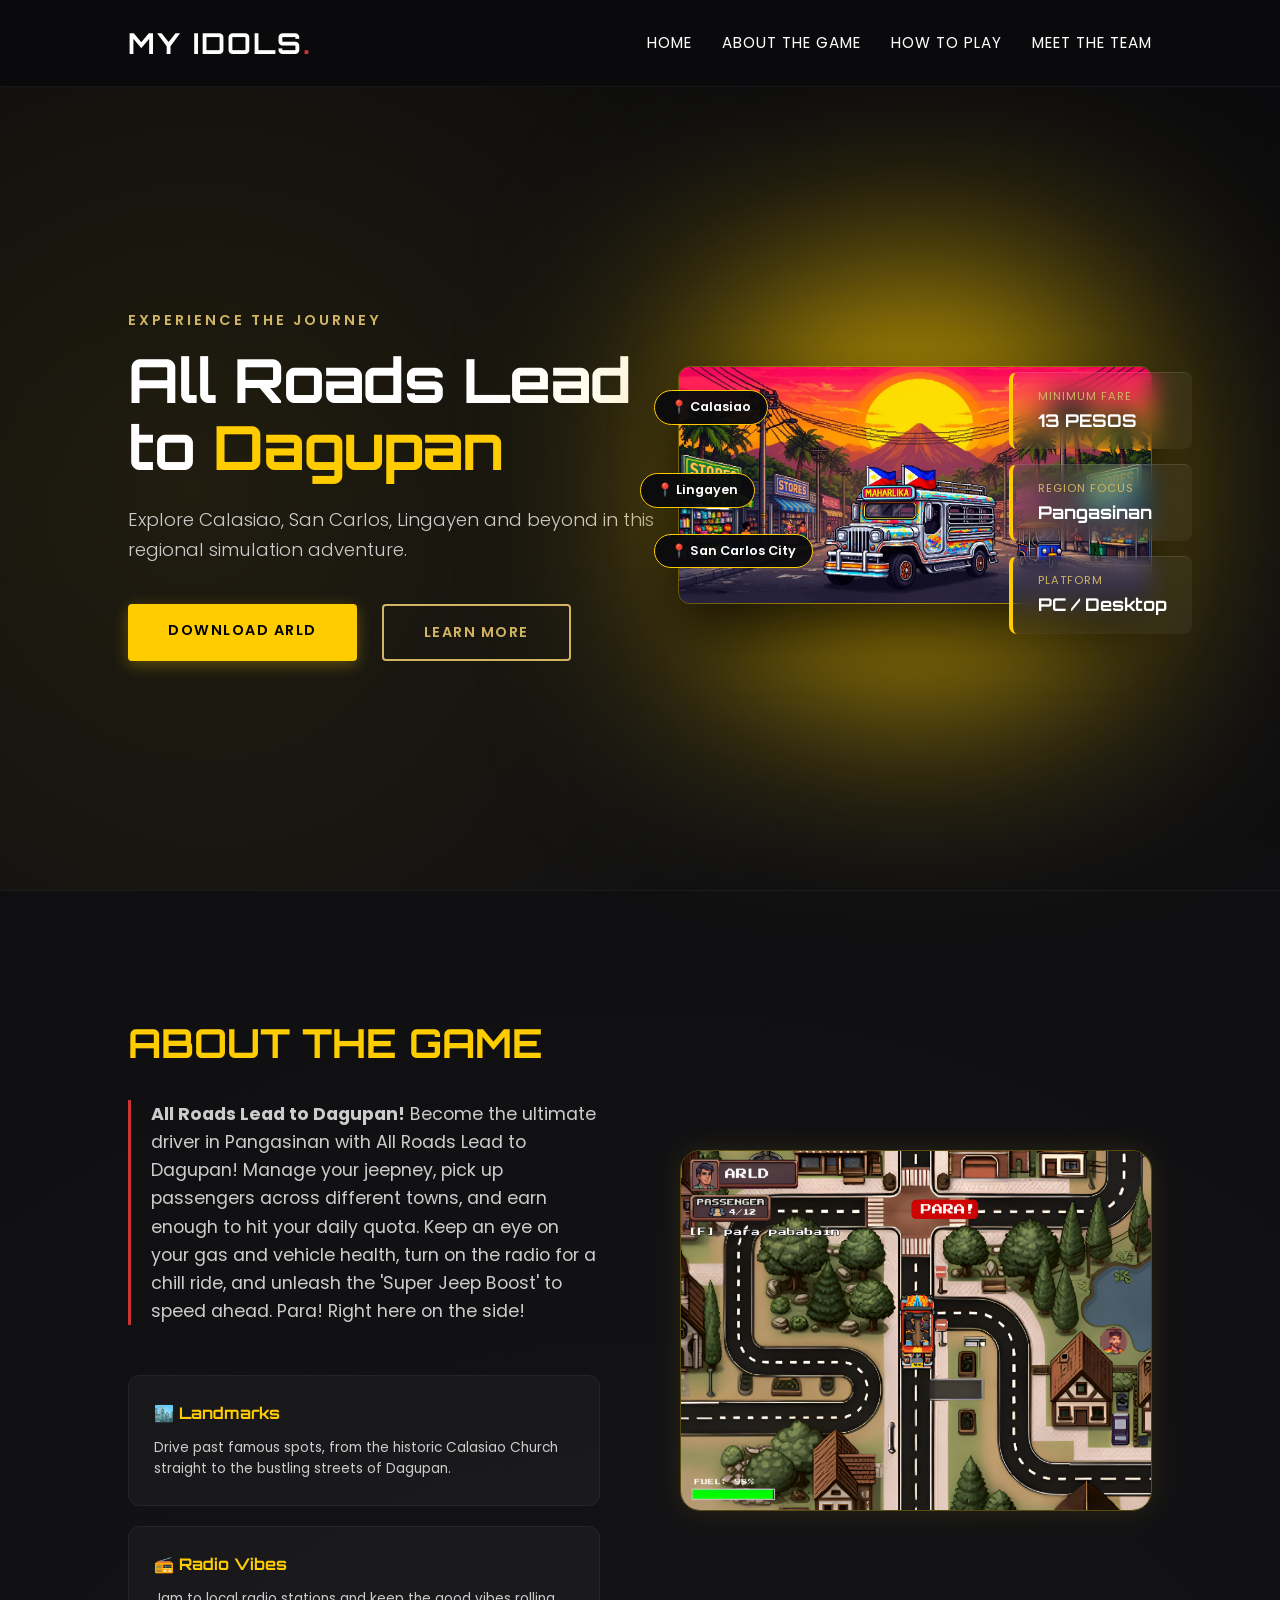
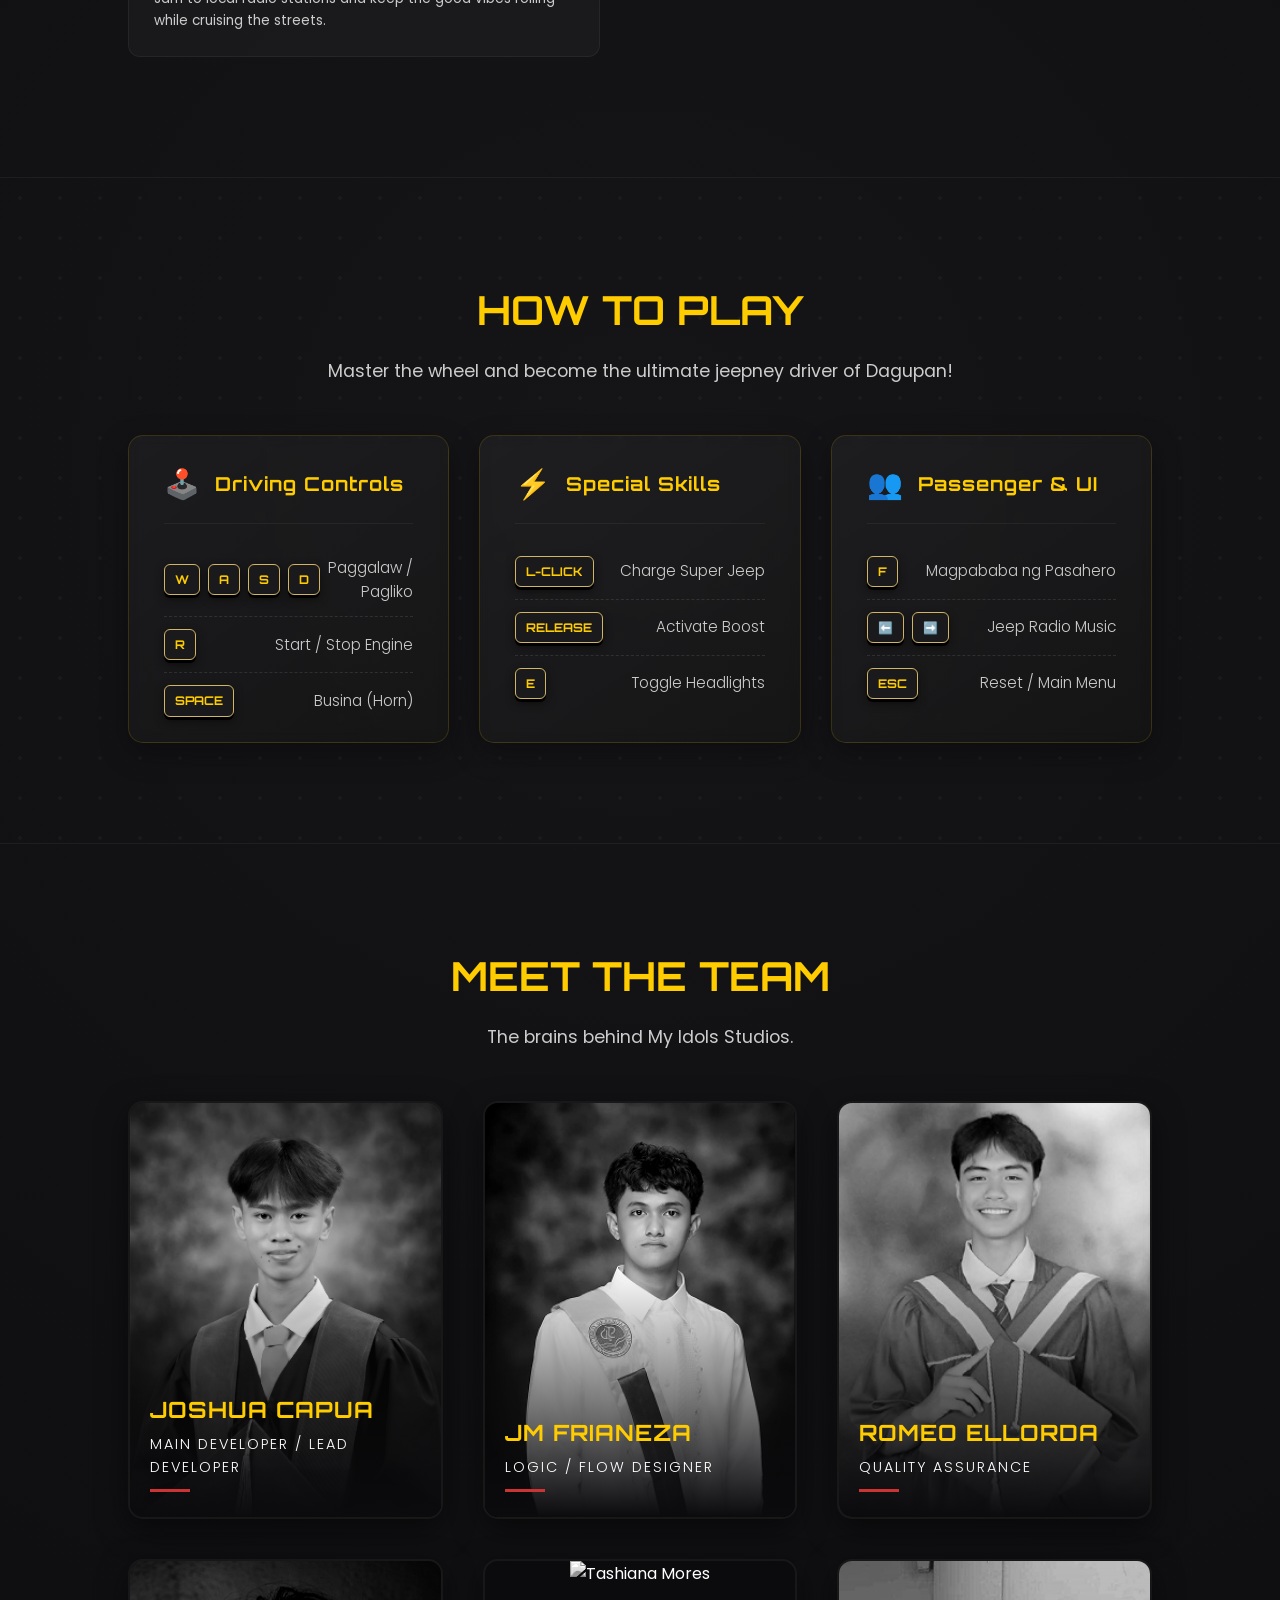
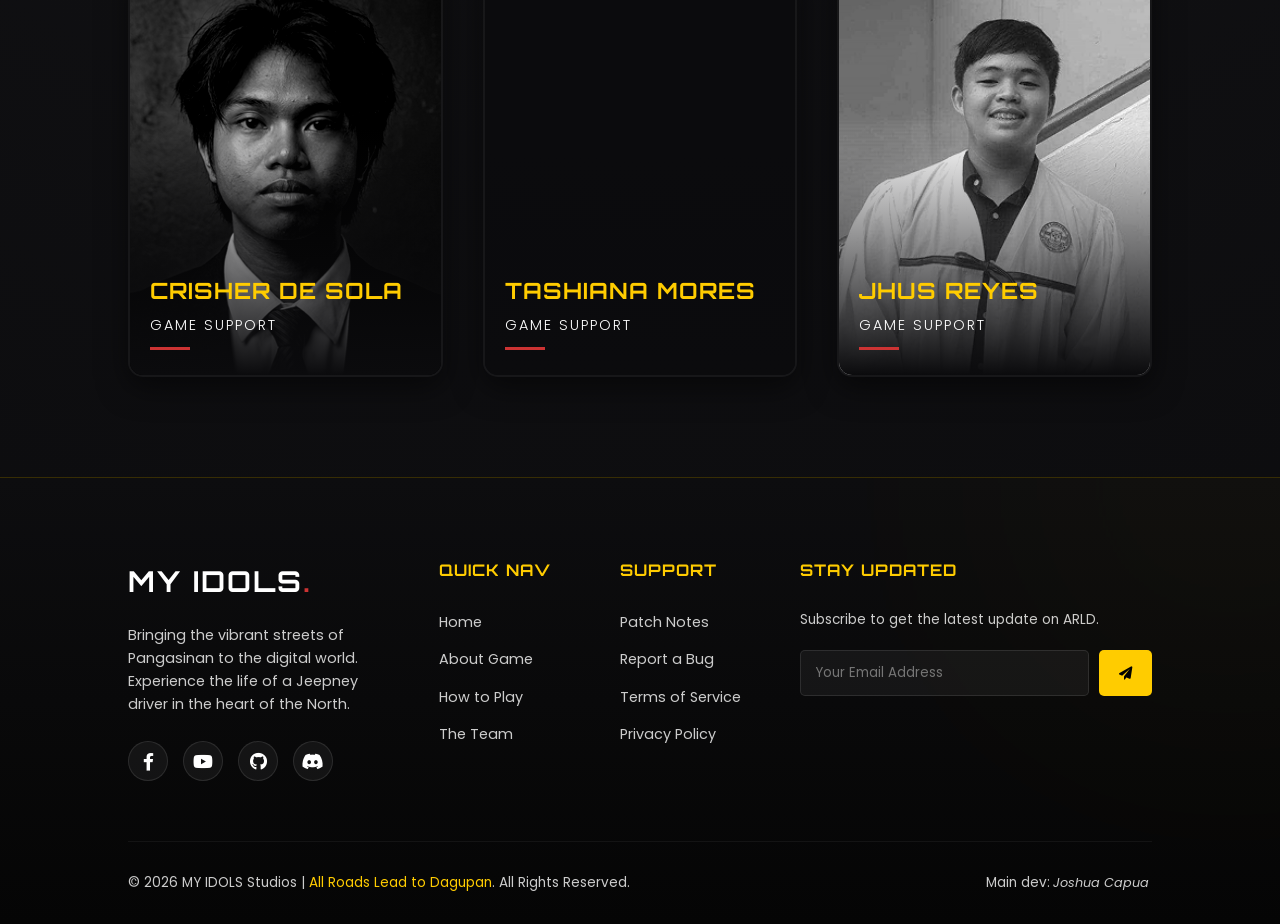
==== index.html @ 732acaee "first commit" ====
<!DOCTYPE html>
<html lang="en">
<head>
    <meta charset="UTF-8">
    <meta name="viewport" content="width=device-width, initial-scale=1.0">
    <title>All Roads Lead to Dagupan | MY IDOLS Studios</title>
    <link rel="stylesheet" href="style.css">
    
    <link href="https://fonts.googleapis.com/css2?family=Orbitron:wght@400;700&family=Poppins:wght@300;400;600&display=swap" rel="stylesheet">
    <!-- Font Awesome para sa Social Icons -->
    <link rel="stylesheet" href="https://cdnjs.cloudflare.com/ajax/libs/font-awesome/6.0.0/css/all.min.css">
</head>
<body>

    <header>
        <nav class="navbar">
            <div class="logo">MY IDOLS<span class="dot">.</span></div>
            <ul class="nav-links">
                <li><a href="#home">Home</a></li>
                <li><a href="#about">About the Game</a></li>
                <li><a href="#how-to-play">How to Play</a></li>
                <li><a href="#team">Meet the Team</a></li>
            </ul>
        </nav>
    </header>

    <main>
        <section id="home" class="hero">
            <div class="hero-content">
                <p class="pre-title">Experience the Journey</p>
                <h1 class="game-title">All Roads Lead to <span class="highlight">Dagupan</span></h1>
                <p class="tagline">Explore Calasiao, San Carlos, Lingayen and beyond in this regional simulation adventure.</p>
                <div class="cta-btns">
                    <a href="https://github.com/shuaa-shua/ARLD" target="_blank" class="btn primary">Download ARLD</a>
                    <a href="#about" class="btn secondary">Learn More</a>
                </div>
            </div>
            
            <div class="hero-visual">
                <div class="landmark-tag tag-calasiao">📍 Calasiao</div>
                <div class="landmark-tag tag-lingayen">📍 Lingayen</div>
                <div class="landmark-tag tag-sancarlos">📍 San Carlos City</div>
                <img src="image/jeepney.png" alt="All Roads Lead to Dagupan Gameplay" class="hero-img-placeholder">
                <div class="hero-stats">
                    <div class="stat-card" style="animation-delay: 0.2s;">
                        <span>MINIMUM FARE</span>
                        <p>13 PESOS</p>
                    </div>
                    <div class="stat-card" style="animation-delay: 0.4s;">
                        <span>Region Focus</span>
                        <p>Pangasinan</p>
                    </div>
                    <div class="stat-card" style="animation-delay: 0.6s;">
                        <span>Platform</span>
                        <p>PC / Desktop</p>
                    </div>
                </div>
            </div>
        </section>

        <section id="about">
            <div class="about-wrapper">
                <div class="about-content">
                    <h2 class="about-title">About the Game</h2>
                    <p class="about-text">
                        <b>All Roads Lead to Dagupan!</b> Become the ultimate driver in Pangasinan with All Roads Lead to Dagupan! Manage your jeepney, pick up passengers across different towns, and earn enough to hit your daily quota. Keep an eye on your gas and vehicle health, turn on the radio for a chill ride, and unleash the 'Super Jeep Boost' to speed ahead. Para! Right here on the side!
                    </p>
                    <div class="features-grid">
                        <div class="feature-card">
                            <h3>🏙️ Landmarks</h3>
                            <p>Drive past famous spots, from the historic Calasiao Church straight to the bustling streets of Dagupan.</p>
                        </div>
                        <div class="feature-card">
                            <h3>📻 Radio Vibes</h3>
                            <p>Jam to local radio stations and keep the good vibes rolling while cruising the streets.</p>
                        </div>
                    </div>
                </div>
                <div class="about-visual">
                    <img src="image/road.png" alt="Gameplay Environment" class="about-img">
                </div>
            </div>
        </section>

        <section id="how-to-play">
            <div class="section-header-centered">
                <h2>How to Play</h2>
                <p class="section-subtitle">Master the wheel and become the ultimate jeepney driver of Dagupan!</p>
            </div>
            
            <div class="controls-container">
                <div class="control-card">
                    <div class="card-header">
                        <div class="icon">🕹️</div>
                        <h3>Driving Controls</h3>
                    </div>
                    <ul class="key-list">
                        <li><div class="keys"><kbd>W</kbd><kbd>A</kbd><kbd>S</kbd><kbd>D</kbd></div> <span class="action-text">Paggalaw / Pagliko</span></li>
                        <li><div class="keys"><kbd>R</kbd></div> <span class="action-text">Start / Stop Engine</span></li>
                        <li><div class="keys"><kbd>SPACE</kbd></div> <span class="action-text">Busina (Horn)</span></li>
                    </ul>
                </div>

                <div class="control-card">
                    <div class="card-header">
                        <div class="icon">⚡</div>
                        <h3>Special Skills</h3>
                    </div>
                    <ul class="key-list">
                        <li><div class="keys"><kbd>L-CLICK</kbd></div> <span class="action-text">Charge Super Jeep</span></li>
                        <li><div class="keys"><kbd>RELEASE</kbd></div> <span class="action-text">Activate Boost</span></li>
                        <li><div class="keys"><kbd>E</kbd></div> <span class="action-text">Toggle Headlights</span></li>
                    </ul>
                </div>

                <div class="control-card">
                    <div class="card-header">
                        <div class="icon">👥</div>
                        <h3>Passenger & UI</h3>
                    </div>
                    <ul class="key-list">
                        <li><div class="keys"><kbd>F</kbd></div> <span class="action-text">Magpababa ng Pasahero</span></li>
                        <li><div class="keys"><kbd>⬅️</kbd><kbd>➡️</kbd></div> <span class="action-text">Jeep Radio Music</span></li>
                        <li><div class="keys"><kbd>ESC</kbd></div> <span class="action-text">Reset / Main Menu</span></li>
                    </ul>
                </div>
            </div>
        </section>

        <section id="team">
            <div class="section-header-centered">
                <h2>Meet the Team</h2>
                <p class="section-subtitle">The brains behind My Idols Studios.</p>
            </div>
            
            <div class="team-grid">
                <div class="team-card">
                    <div class="team-img-box">
                        <a href="capua.html" target="_blank">
                        <img src="image/capua.png" alt="Joshua Capua" class="team-img">
                        </a>
                    </div>
                    <div class="team-info">
                        <h3>Joshua Capua</h3>
                        <span>MAIN DEVELOPER / LEAD DEVELOPER</span>
                    </div>
                </div>

                <div class="team-card">
                    <div class="team-img-box">
                        <img src="image/Jm.png" alt="JM Frianeza">
                    </div>
                    <div class="team-info">
                        <h3>JM Frianeza</h3>
                        <span>Logic / Flow Designer</span>
                    </div>
                </div>

                <div class="team-card">
                    <div class="team-img-box">
                        <img src="image/romeo.png" alt="Romeo Ellorda">
                    </div>
                    <div class="team-info">
                        <h3>Romeo Ellorda</h3>
                        <span>Quality Assurance</span>
                    </div>
                </div>

                <div class="team-card">
                    <div class="team-img-box">
                        <img src="image/crisher.png" alt="Crisher De Sola">
                    </div>
                    <div class="team-info">
                        <h3>Crisher De Sola</h3>
                        <span>Game Support</span>
                    </div>
                </div>

                <div class="team-card">
                    <div class="team-img-box">
                        <img src="image/team-logo.png" alt="Tashiana Mores">
                    </div>
                    <div class="team-info">
                        <h3>Tashiana Mores</h3>
                        <span>Game Support</span>
                    </div>
                </div>

                <div class="team-card">
                    <div class="team-img-box">
                        <img src="image/jhus.png" alt="Jhus Reyes">
                    </div>
                    <div class="team-info">
                        <h3>Jhus Reyes</h3>
                        <span>Game Support</span>
                    </div>
                </div>
            </div>
        </section>
    </main>

    <!-- NEW FOOTER SECTION -->
    <footer class="main-footer">
        <div class="footer-top">
            <div class="footer-brand">
                <div class="logo">MY IDOLS<span class="dot">.</span></div>
                <p>Bringing the vibrant streets of Pangasinan to the digital world. Experience the life of a Jeepney driver in the heart of the North.</p>
                <div class="social-icons">
                    <a href="#"><i class="fab fa-facebook-f"></i></a>
                    <a href="#"><i class="fab fa-youtube"></i></a>
                    <a href="#"><i class="fab fa-github"></i></a>
                    <a href="#"><i class="fab fa-discord"></i></a>
                </div>
            </div>

            <div class="footer-links">
                <h3>Quick Nav</h3>
                <ul>
                    <li><a href="#home">Home</a></li>
                    <li><a href="#about">About Game</a></li>
                    <li><a href="#how-to-play">How to Play</a></li>
                    <li><a href="#team">The Team</a></li>
                </ul>
            </div>

            <div class="footer-support">
                <h3>Support</h3>
                <ul>
                    <li><a href="#">Patch Notes</a></li>
                    <li><a href="#">Report a Bug</a></li>
                    <li><a href="#">Terms of Service</a></li>
                    <li><a href="#">Privacy Policy</a></li>
                </ul>
            </div>

            <div class="footer-newsletter">
                <h3>Stay Updated</h3>
                <p>Subscribe to get the latest update on ARLD.</p>
                <form class="subscribe-form">
                    <input type="email" placeholder="Your Email Address">
                    <button type="submit"><i class="fas fa-paper-plane"></i></button>
                </form>
            </div>
        </div>

        <div class="footer-bottom">
            <p>&copy; 2026 MY IDOLS Studios | <span class="highlight">All Roads Lead to Dagupan</span>. All Rights Reserved.</p>
            <div class="made-with">
                Main dev:<i>Joshua Capua</i> 
            </div>
        </div>
    </footer>

</body>
</html>
---- style.css ----
/* =========================================
   1. RESET & BASE STYLES
   ========================================= */
* {
    margin: 0;
    padding: 0;
    box-sizing: border-box;
}

:root {
    --primary-color: #ffcc00;    /* Gold/Yellow */
    --secondary-color: #d1b464;  /* Soft Gold-Bronze */
    --accent-red: #cc3333;       /* Deep Red */
    --bg-dark: #0b0b0d;          /* Deep Charcoal Black */
    --bg-navbar: rgba(11, 11, 13, 0.95);
    --text-main: #ffffff;
    --text-sub: #cccccc;
    --font-heading: 'Orbitron', sans-serif;
    --font-body: 'Poppins', sans-serif;
}

html {
    scroll-behavior: smooth;
}

section {
    scroll-margin-top: 90px; 
}

body {
    font-family: var(--font-body);
    background: radial-gradient(circle at 50% 50%, #151518 0%, #0b0b0d 100%);
    color: var(--text-main);
    line-height: 1.6;
    overflow-x: hidden;
}

/* =========================================
   2. KEYFRAME ANIMATIONS
   ========================================= */
@keyframes floating {
    0% { transform: translateY(0px); }
    50% { transform: translateY(-15px); }
    100% { transform: translateY(0px); }
}

@keyframes glowPulse {
    0% { opacity: 0.1; }
    50% { opacity: 0.25; }
    100% { opacity: 0.1; }
}

@keyframes slideInRight {
    from { opacity: 0; transform: translateX(50px); }
    to { opacity: 1; transform: translateX(0); }
}

/* =========================================
   3. NAVIGATION BAR
   ========================================= */
.navbar {
    display: flex;
    justify-content: space-between;
    align-items: center;
    padding: 20px 10%;
    background-color: var(--bg-navbar);
    backdrop-filter: blur(15px);
    position: fixed;
    width: 100%;
    top: 0;
    z-index: 1000;
    border-bottom: 1px solid rgba(255, 255, 255, 0.05);
    transition: all 0.4s ease;
}

.navbar:hover {
    border-bottom: 1px solid var(--primary-color);
}

.logo {
    font-family: var(--font-heading);
    font-size: 1.8rem;
    font-weight: 700;
    letter-spacing: 2px;
}

.dot {
    color: var(--accent-red);
}

.nav-links {
    display: flex;
    list-style: none;
    gap: 30px;
}

.nav-links a {
    text-decoration: none;
    color: var(--text-main);
    font-weight: 400;
    font-size: 0.95rem;
    transition: 0.3s ease;
    text-transform: uppercase;
    letter-spacing: 1px;
}

.nav-links a:hover {
    color: var(--primary-color);
    transform: translateY(-2px);
}

/* =========================================
   4. HERO SECTION
   ========================================= */
main {
    margin-top: 80px;
}

.hero {
    display: flex;
    align-items: center;
    justify-content: space-between;
    padding: 100px 10%;
    min-height: 90vh;
    background: radial-gradient(circle at 15% 50%, rgba(255, 204, 0, 0.08) 0%, transparent 60%);
}

.hero-content {
    max-width: 550px;
}

.pre-title {
    color: var(--secondary-color);
    font-size: 0.9rem;
    text-transform: uppercase;
    letter-spacing: 3px;
    margin-bottom: 15px;
    font-weight: 600;
}

.game-title {
    font-family: var(--font-heading);
    font-size: 3.8rem;
    line-height: 1.1;
    margin-bottom: 25px;
    letter-spacing: -1px;
}

.highlight {
    color: var(--primary-color);
}

.tagline {
    font-size: 1.15rem;
    color: var(--text-sub);
    margin-bottom: 40px;
    font-weight: 300;
}

/* =========================================
   5. BUTTONS
   ========================================= */
.cta-btns {
    display: flex;
    gap: 25px;
}

.btn {
    padding: 15px 40px;
    text-decoration: none;
    border-radius: 4px;
    font-weight: 600;
    text-transform: uppercase;
    font-size: 0.9rem;
    letter-spacing: 1.5px;
    transition: all 0.3s cubic-bezier(0.175, 0.885, 0.32, 1.275);
}

.btn.primary {
    background-color: var(--primary-color);
    color: #000;
    box-shadow: 0 4px 15px rgba(255, 204, 0, 0.3);
}

.btn.primary:hover {
    background-color: #ffffff;
    box-shadow: 0 10px 25px rgba(255, 204, 0, 0.5);
    transform: translateY(-5px);
}

.btn.secondary {
    background-color: transparent;
    border: 2px solid var(--secondary-color);
    color: var(--secondary-color);
}

.btn.secondary:hover {
    background-color: var(--secondary-color);
    color: #000;
    transform: translateY(-5px);
}

/* =========================================
   6. HERO VISUAL
   ========================================= */
.hero-visual {
    width: 600px;
    position: relative;
    display: flex;
    align-items: center;
    justify-content: center;
}

.hero-visual::before {
    content: '';
    position: absolute;
    width: 350px;
    height: 350px;
    background: var(--primary-color);
    filter: blur(120px);
    z-index: 1;
    animation: glowPulse 6s ease-in-out infinite;
}

.hero-img-placeholder {
    width: 100%;
    height: auto;
    border-radius: 12px;
    z-index: 5;
    border: 1px solid rgba(255, 204, 0, 0.2);
    box-shadow: 0 25px 60px rgba(0, 0, 0, 0.8);
    animation: floating 5s ease-in-out infinite;
    transition: all 0.5s ease;
}

.hero-img-placeholder:hover {
    transform: scale(1.02) translateY(-5px);
    filter: brightness(1.1);
    border-color: var(--primary-color);
}

.hero-stats {
    position: absolute;
    right: -40px;
    bottom: -30px;
    z-index: 10;
    display: flex;
    flex-direction: column;
    gap: 15px;
}

.stat-card {
    background: rgba(255, 255, 255, 0.05);
    backdrop-filter: blur(12px);
    padding: 15px 25px;
    border-radius: 8px;
    border-left: 4px solid var(--primary-color);
    border-top: 1px solid rgba(255, 255, 255, 0.1);
    animation: slideInRight 1s ease-out forwards;
}

.stat-card span {
    display: block;
    font-size: 0.7rem;
    text-transform: uppercase;
    color: var(--secondary-color);
    letter-spacing: 1px;
}

.stat-card p {
    font-family: var(--font-heading);
    font-size: 1.1rem;
    font-weight: 700;
}

.landmark-tag {
    position: absolute;
    background: var(--bg-navbar);
    padding: 6px 16px;
    border-radius: 25px;
    font-size: 0.8rem;
    font-weight: 600;
    border: 1px solid var(--primary-color);
    z-index: 11;
    animation: floating 4s ease-in-out infinite;
    white-space: nowrap;
}

.tag-calasiao { top: 10%; left: -5%; animation-delay: 0.5s; }
.tag-lingayen { top: 45%; left: -8%; animation-delay: 0.8s; }
.tag-sancarlos { bottom: 15%; left: -5%; animation-delay: 1.2s; }

/* =========================================
   7. ABOUT THE GAME
   ========================================= */
#about {
    padding: 120px 10%;
    border-top: 1px solid rgba(255, 255, 255, 0.05);
}

.about-wrapper {
    display: flex;
    align-items: center;
    gap: 80px;
    text-align: left;
}

.about-content {
    flex: 1;
}

.about-title {
    font-family: var(--font-heading);
    font-size: 2.5rem;
    color: var(--primary-color);
    margin-bottom: 25px;
    text-transform: uppercase;
}

.about-text {
    font-size: 1.1rem;
    color: var(--text-sub);
    margin-bottom: 40px;
    border-left: 3px solid var(--accent-red);
    padding-left: 20px;
}

.about-visual {
    flex: 1;
    position: relative;
}

.about-img {
    width: 100%;
    border-radius: 20px;
    border: 1px solid rgba(255, 204, 0, 0.3);
    box-shadow: 0 0 30px rgba(255, 204, 0, 0.1);
    transition: transform 0.4s ease;
}

.about-visual:hover .about-img {
    transform: scale(1.03);
    border-color: var(--primary-color);
}

.features-grid {
    display: grid;
    grid-template-columns: repeat(auto-fit, minmax(250px, 1fr));
    gap: 20px;
    margin-top: 50px;
    width: 100%;
}

.feature-card {
    background: rgba(255, 255, 255, 0.03);
    padding: 25px;
    border-radius: 12px;
    border: 1px solid rgba(255, 255, 255, 0.05);
    transition: 0.3s;
}

.feature-card:hover {
    background: rgba(255, 255, 255, 0.07);
    border-color: var(--primary-color);
}

.feature-card h3 {
    font-family: var(--font-heading);
    font-size: 1rem;
    color: var(--primary-color);
    margin-bottom: 10px;
}

.feature-card p {
    font-size: 0.85rem;
    color: var(--text-sub);
}

/* =========================================
   8. HOW TO PLAY
   ========================================= */
#how-to-play {
    padding: 100px 10%;
    border-top: 1px solid rgba(255, 255, 255, 0.05);
    background-image: radial-gradient(rgba(255, 255, 255, 0.03) 2px, transparent 2px);
    background-size: 40px 40px;
}

.section-header-centered {
    text-align: center;
    margin-bottom: 50px;
}

h2 {
    font-family: var(--font-heading);
    font-size: 2.5rem;
    margin-bottom: 15px;
    text-transform: uppercase;
    color: var(--primary-color);
}

.section-subtitle {
    color: var(--text-sub);
    font-size: 1.1rem;
}

.controls-container {
    display: grid;
    grid-template-columns: repeat(auto-fit, minmax(320px, 1fr));
    gap: 30px;
}

.control-card {
    background: linear-gradient(145deg, rgba(255, 255, 255, 0.04) 0%, rgba(255, 204, 0, 0.01) 100%);
    border: 1px solid rgba(255, 204, 0, 0.15);
    border-radius: 15px;
    padding: 25px 35px;
    transition: all 0.3s ease;
    box-shadow: 0 10px 30px rgba(0, 0, 0, 0.3);
    backdrop-filter: blur(5px);
}

.control-card:hover {
    border-color: var(--primary-color);
    transform: translateY(-10px); 
    background: linear-gradient(145deg, rgba(255, 255, 255, 0.06) 0%, rgba(255, 204, 0, 0.05) 100%);
    box-shadow: 0 15px 40px rgba(255, 204, 0, 0.15);
}

.card-header {
    display: flex;
    align-items: center;
    gap: 15px;
    margin-bottom: 20px;
    border-bottom: 1px solid rgba(255, 255, 255, 0.05);
    padding-bottom: 15px;
}

.control-card .icon {
    font-size: 1.8rem;
}

.control-card h3 {
    font-family: var(--font-heading);
    color: var(--primary-color);
    font-size: 1.2rem;
    letter-spacing: 1px;
}

.key-list {
    list-style: none;
    padding: 0;
    display: flex;
    flex-direction: column;
}

.key-list li {
    display: flex;
    justify-content: space-between; 
    align-items: center;
    width: 100%;
    padding: 12px 0;
    border-bottom: 1px dashed rgba(255, 255, 255, 0.1); 
}

.key-list li:last-child {
    border-bottom: none;
    padding-bottom: 0;
}

.keys {
    display: flex;
    gap: 8px;
}

.action-text {
    font-size: 0.95rem;
    color: var(--text-sub);
    text-align: right;
    font-weight: 300;
}

kbd {
    background-color: #1a1a1d;
    border: 1px solid var(--secondary-color);
    color: var(--primary-color);
    border-radius: 6px;
    padding: 5px 10px;
    font-family: 'Orbitron', monospace;
    font-size: 0.75rem;
    font-weight: 700;
    box-shadow: 0 3px 0 #000, 0 4px 8px rgba(0,0,0,0.5);
    text-transform: uppercase;
}

/* =========================================
   9. MEET THE TEAM
   ========================================= */
#team {
    padding: 100px 10%;
    text-align: center;
    border-top: 1px solid rgba(255, 255, 255, 0.05);
}

.team-grid {
    display: grid;
    grid-template-columns: repeat(3, 1fr);
    gap: 40px;
    margin-top: 50px;
}

.team-card {
    position: relative;
    background: rgba(11, 11, 13, 0.8);
    border-radius: 15px;
    overflow: hidden;
    border: 2px solid rgba(255, 255, 255, 0.05);
    transition: all 0.4s cubic-bezier(0.175, 0.885, 0.32, 1.275);
    box-shadow: 0 10px 30px rgba(0,0,0,0.5);
    cursor: pointer; 
}

.team-card:hover {
    transform: translateY(-15px);
    border-color: var(--primary-color);
    box-shadow: 0 20px 50px rgba(255, 204, 0, 0.2);
}

.team-img-box {
    width: 100%;
    aspect-ratio: 3 / 4; 
    overflow: hidden;
    position: relative;
}

.team-img-box img {
    width: 100%;
    height: 100%;
    object-fit: cover;
    object-position: center 5%;
    transition: all 0.5s ease;
    filter: grayscale(100%) contrast(1.1);
}

.team-card:hover .team-img-box img {
    filter: grayscale(0%) contrast(1.1);
    transform: scale(1.1);
}

.team-img-box::after {
    content: '';
    position: absolute;
    bottom: 0;
    left: 0;
    width: 100%;
    height: 60%;
    background: linear-gradient(to top, var(--bg-dark), transparent);
}

.team-info {
    position: absolute;
    bottom: 0;
    left: 0;
    width: 100%;
    padding: 25px 20px;
    text-align: left;
    z-index: 2;
}

.team-info h3 {
    font-family: var(--font-heading);
    color: var(--primary-color);
    font-size: 1.4rem;
    margin-bottom: 5px;
    text-transform: uppercase;
    letter-spacing: 1px;
}

.team-info span {
    color: #ffffff;
    font-size: 0.9rem;
    font-weight: 300;
    letter-spacing: 2px;
    text-transform: uppercase;
    display: block;
    margin-bottom: 10px;
}

.team-info::after {
    content: '';
    display: block;
    width: 40px;
    height: 3px;
    background: var(--accent-red);
    transition: all 0.4s ease;
}

.team-card:hover .team-info::after {
    width: 120px;
    background: var(--primary-color);
    box-shadow: 0 0 10px var(--primary-color);
}

/* =========================================
   11. FOOTER SECTION (NEW)
   ========================================= */
.main-footer {
    background: linear-gradient(to bottom, #0d0d0f, #050505);
    padding: 80px 10% 30px;
    border-top: 1px solid rgba(255, 204, 0, 0.2);
    position: relative;
    overflow: hidden;
}

/* Subtle background glow for footer */
.main-footer::after {
    content: '';
    position: absolute;
    top: -150px;
    right: -100px;
    width: 300px;
    height: 300px;
    background: var(--primary-color);
    filter: blur(150px);
    opacity: 0.05;
    pointer-events: none;
}

.footer-top {
    display: grid;
    grid-template-columns: 2fr 1fr 1fr 1.5fr;
    gap: 50px;
    margin-bottom: 60px;
}

.footer-brand p {
    color: var(--text-sub);
    font-size: 0.9rem;
    margin-top: 20px;
    margin-bottom: 25px;
    max-width: 350px;
}

.social-icons {
    display: flex;
    gap: 15px;
}

.social-icons a {
    width: 40px;
    height: 40px;
    background: rgba(255, 255, 255, 0.05);
    display: flex;
    align-items: center;
    justify-content: center;
    border-radius: 50%;
    color: var(--text-main);
    text-decoration: none;
    font-size: 1.1rem;
    transition: all 0.3s ease;
    border: 1px solid rgba(255, 255, 255, 0.1);
}

.social-icons a:hover {
    background: var(--primary-color);
    color: #000;
    transform: translateY(-5px);
    box-shadow: 0 5px 15px rgba(255, 204, 0, 0.3);
}

.footer-top h3 {
    font-family: var(--font-heading);
    color: var(--primary-color);
    font-size: 1rem;
    margin-bottom: 25px;
    text-transform: uppercase;
    letter-spacing: 1px;
}

.footer-links ul, .footer-support ul {
    list-style: none;
}

.footer-links li, .footer-support li {
    margin-bottom: 12px;
}

.footer-links a, .footer-support a {
    text-decoration: none;
    color: var(--text-sub);
    font-size: 0.9rem;
    transition: 0.3s;
}

.footer-links a:hover, .footer-support a:hover {
    color: var(--primary-color);
    padding-left: 5px;
}

.footer-newsletter p {
    font-size: 0.85rem;
    color: var(--text-sub);
    margin-bottom: 20px;
}

.subscribe-form {
    display: flex;
    gap: 10px;
}

.subscribe-form input {
    flex: 1;
    background: rgba(255, 255, 255, 0.05);
    border: 1px solid rgba(255, 255, 255, 0.1);
    padding: 12px 15px;
    border-radius: 5px;
    color: #fff;
    font-family: var(--font-body);
    outline: none;
}

.subscribe-form input:focus {
    border-color: var(--primary-color);
}

.subscribe-form button {
    background: var(--primary-color);
    border: none;
    padding: 0 20px;
    border-radius: 5px;
    cursor: pointer;
    transition: 0.3s;
}

.subscribe-form button:hover {
    background: #fff;
    transform: scale(1.05);
}

.footer-bottom {
    padding-top: 30px;
    border-top: 1px solid rgba(255, 255, 255, 0.05);
    display: flex;
    justify-content: space-between;
    align-items: center;
    font-size: 0.85rem;
    color: var(--text-sub);
}

.made-with i {
    font-size: 0.8rem;
    margin: 0 3px;
}

/* Responsive Footer */
@media (max-width: 1024px) {
    .footer-top {
        grid-template-columns: 1fr 1fr;
    }
}

@media (max-width: 600px) {
    .footer-top {
        grid-template-columns: 1fr;
        text-align: center;
    }
    .footer-brand p {
        margin-left: auto;
        margin-right: auto;
    }
    .social-icons {
        justify-content: center;
    }
    .subscribe-form {
        flex-direction: column;
    }
    .footer-bottom {
        flex-direction: column;
        gap: 15px;
        text-align: center;
    }
}

/* =========================================
   10. RESPONSIVE SUPPORT
   ========================================= */
@media (max-width: 1024px) {
    .about-wrapper { 
        flex-direction: column; 
        text-align: center;
    }
    .about-text { border-left: none; padding-left: 0; }
    .hero { flex-direction: column; text-align: center; }
    .landmark-tag { display: none; } 
    .team-grid { grid-template-columns: repeat(2, 1fr); }
}

@media (max-width: 768px) {
    .team-grid { grid-template-columns: 1fr; }
    .controls-container { grid-template-columns: 1fr; }
}
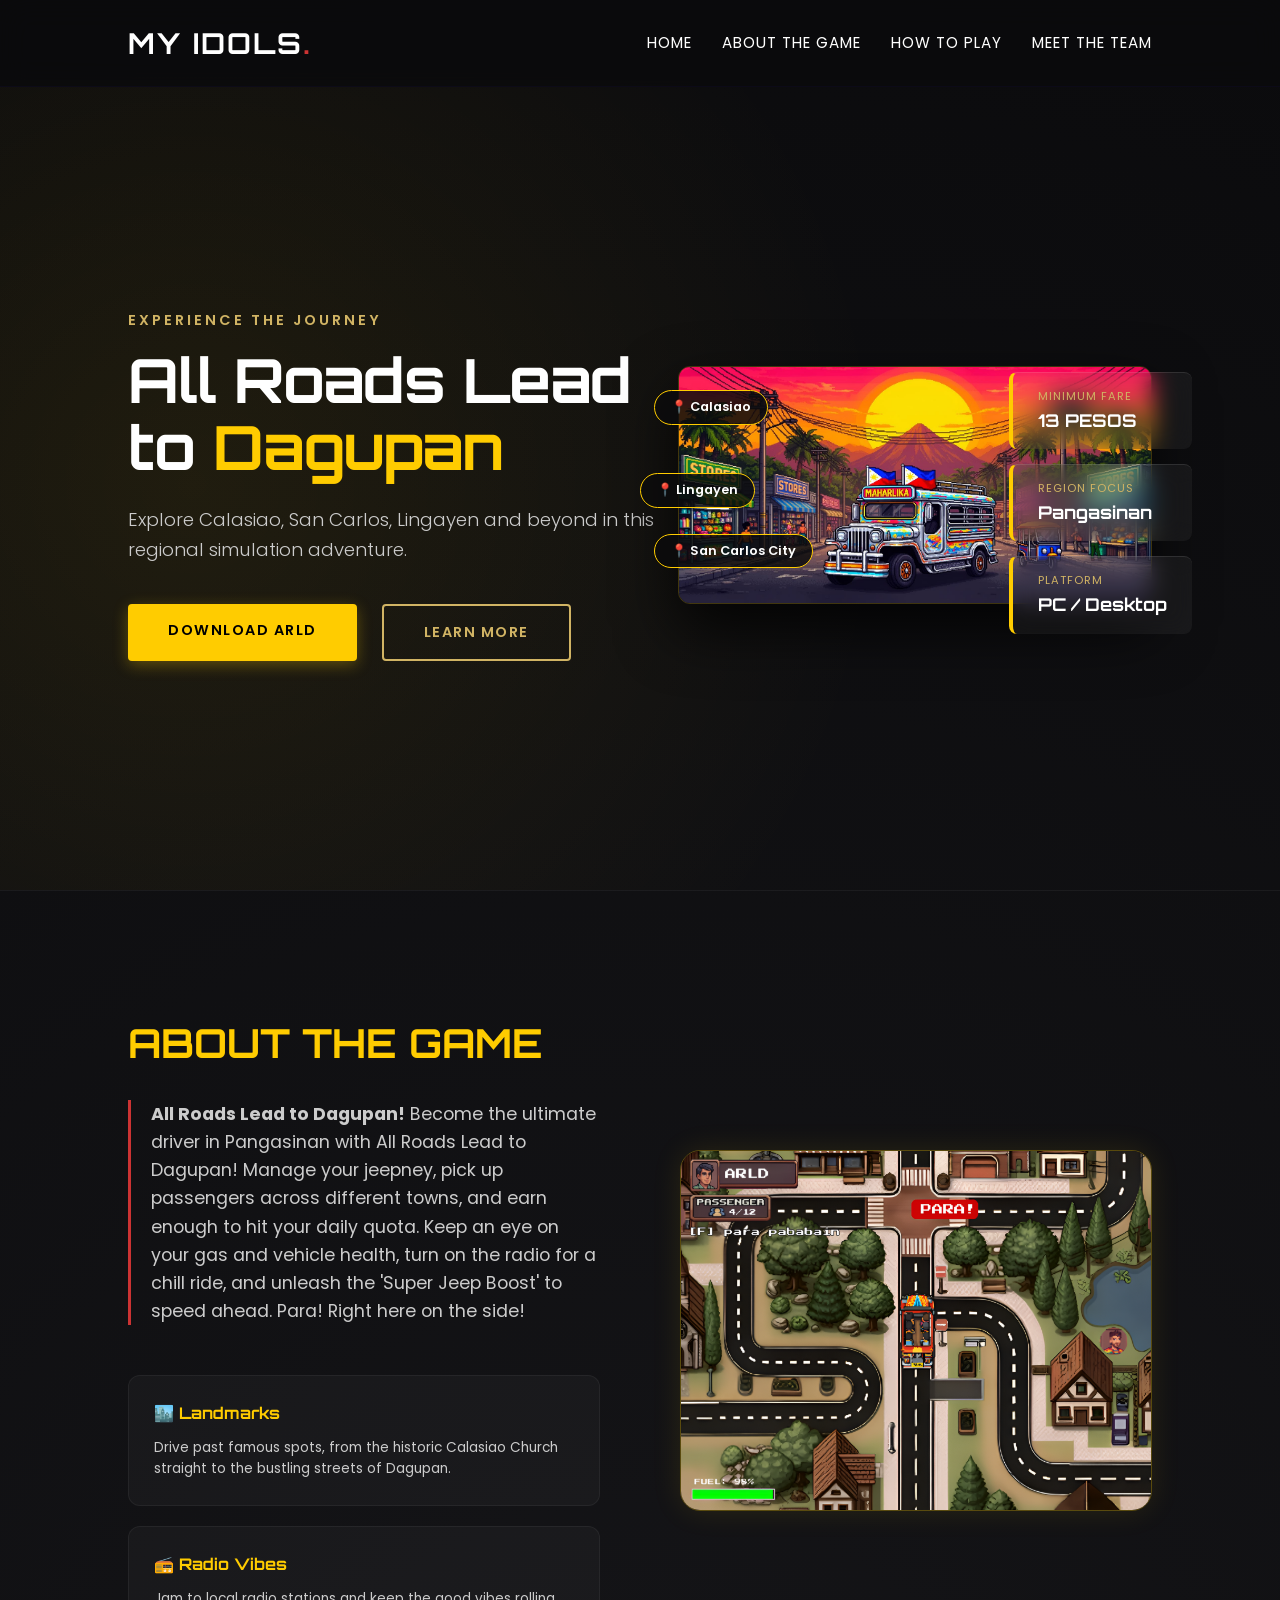
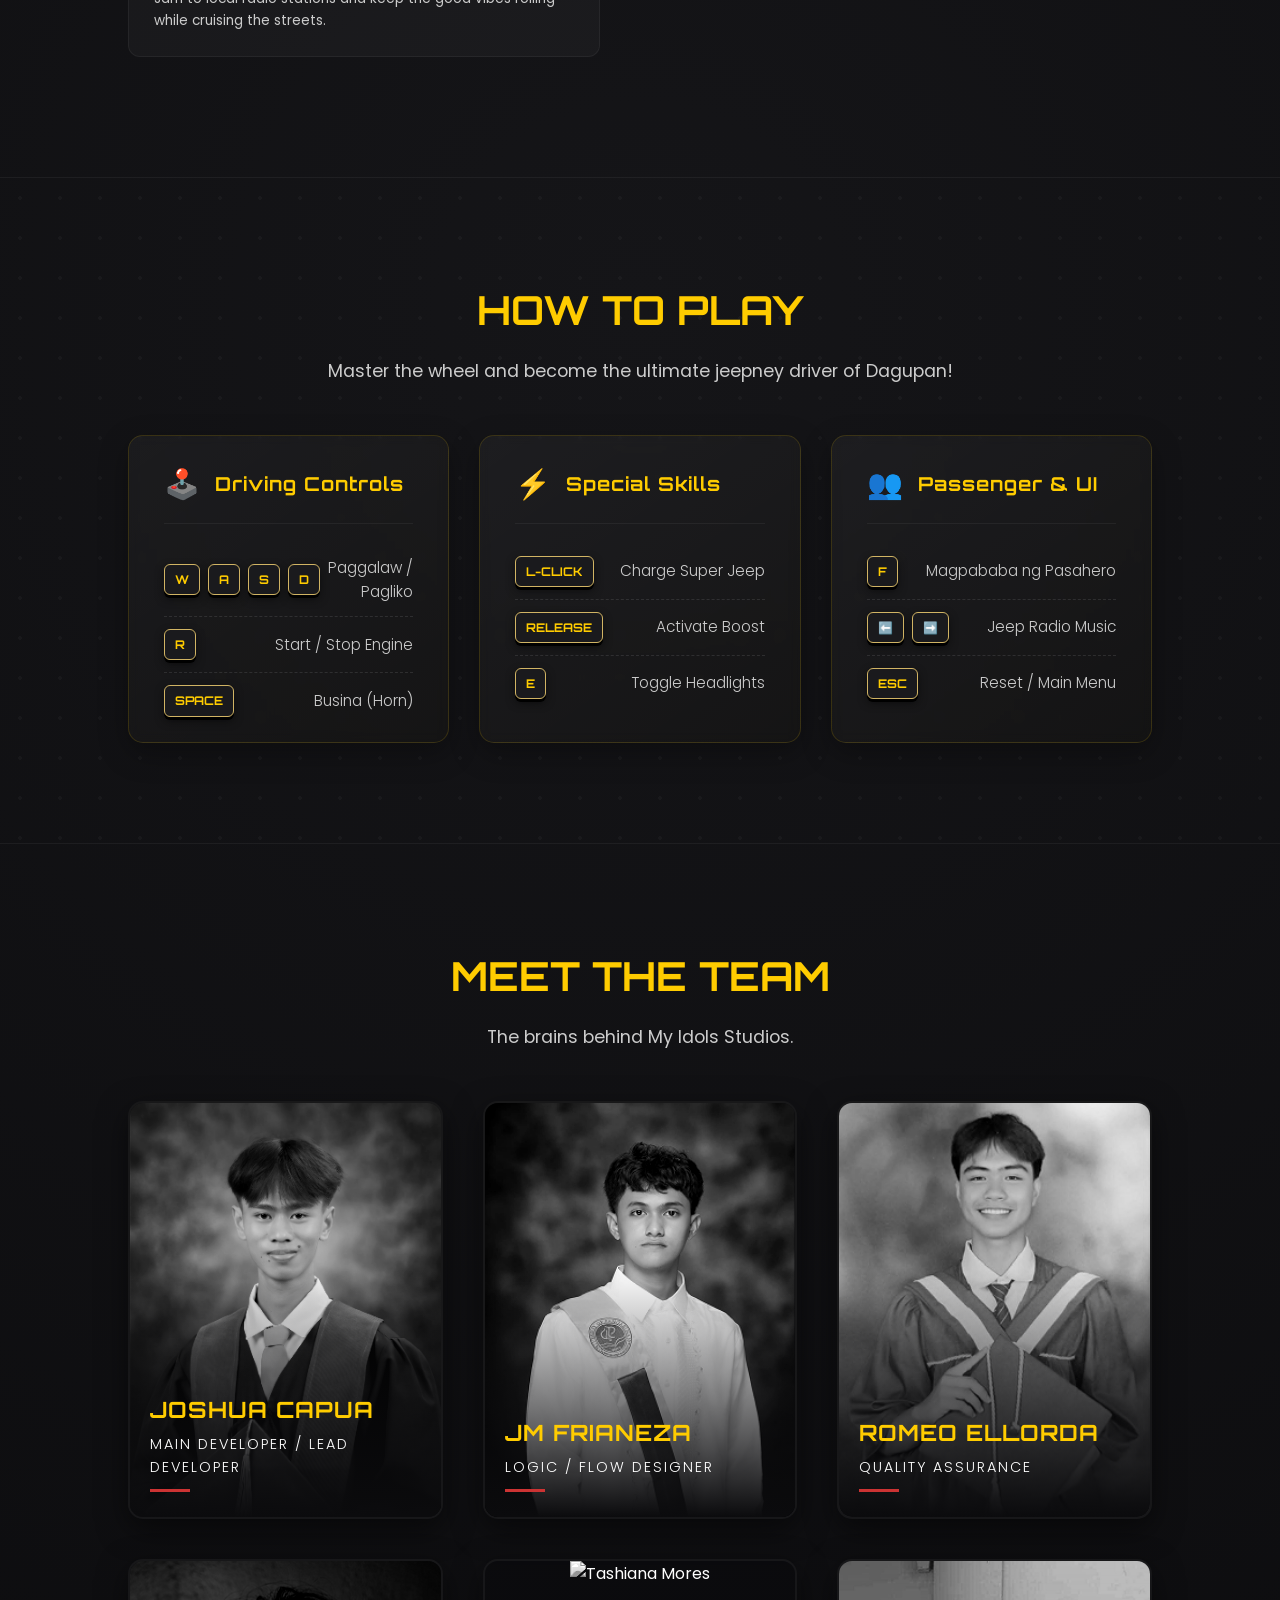
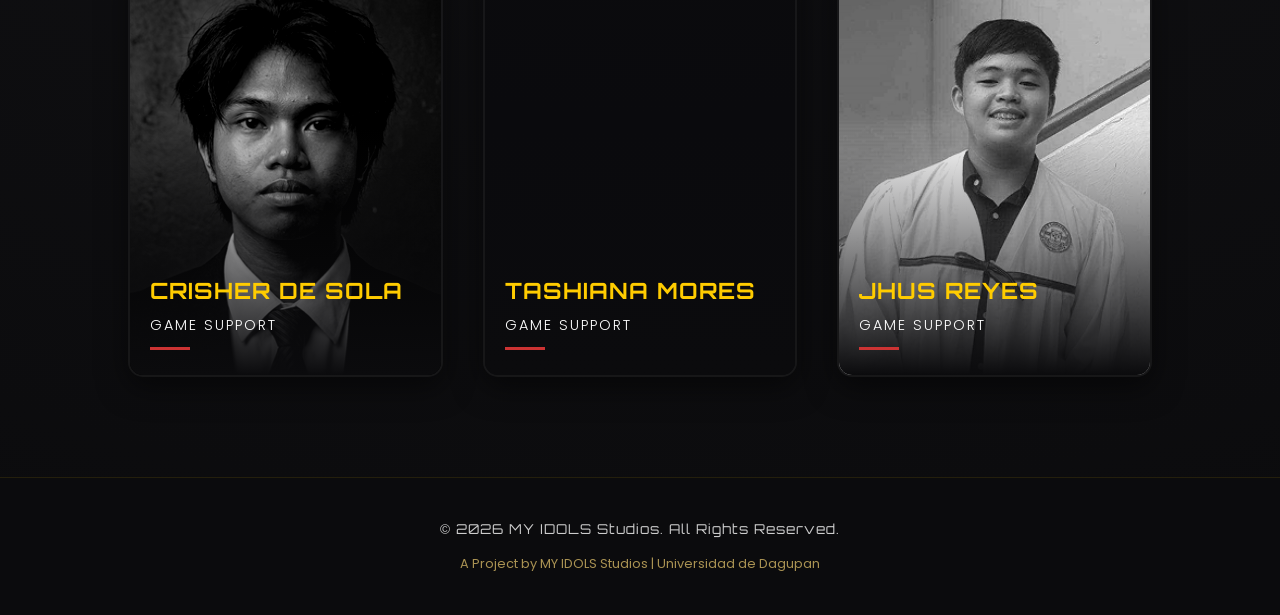
==== commit 0e73cecf: "revise" ====
--- a/index.html
+++ b/index.html
@@ -42,15 +42,15 @@
                 <div class="landmark-tag tag-sancarlos">📍 San Carlos City</div>
                 <img src="image/jeepney.png" alt="All Roads Lead to Dagupan Gameplay" class="hero-img-placeholder">
                 <div class="hero-stats">
-                    <div class="stat-card" style="animation-delay: 0.2s;">
+                    <div class="stat-card">
                         <span>MINIMUM FARE</span>
                         <p>13 PESOS</p>
                     </div>
-                    <div class="stat-card" style="animation-delay: 0.4s;">
+                    <div class="stat-card">
                         <span>Region Focus</span>
                         <p>Pangasinan</p>
                     </div>
-                    <div class="stat-card" style="animation-delay: 0.6s;">
+                    <div class="stat-card">
                         <span>Platform</span>
                         <p>PC / Desktop</p>
                     </div>
@@ -199,54 +199,11 @@
         </section>
     </main>
 
-    <!-- NEW FOOTER SECTION -->
-    <footer class="main-footer">
-        <div class="footer-top">
-            <div class="footer-brand">
-                <div class="logo">MY IDOLS<span class="dot">.</span></div>
-                <p>Bringing the vibrant streets of Pangasinan to the digital world. Experience the life of a Jeepney driver in the heart of the North.</p>
-                <div class="social-icons">
-                    <a href="#"><i class="fab fa-facebook-f"></i></a>
-                    <a href="#"><i class="fab fa-youtube"></i></a>
-                    <a href="#"><i class="fab fa-github"></i></a>
-                    <a href="#"><i class="fab fa-discord"></i></a>
-                </div>
-            </div>
-
+    <footer class="simple-footer">
+        <div class="footer-content">
+            <p>&copy; 2026 MY IDOLS Studios. All Rights Reserved.</p>
             <div class="footer-links">
-                <h3>Quick Nav</h3>
-                <ul>
-                    <li><a href="#home">Home</a></li>
-                    <li><a href="#about">About Game</a></li>
-                    <li><a href="#how-to-play">How to Play</a></li>
-                    <li><a href="#team">The Team</a></li>
-                </ul>
-            </div>
-
-            <div class="footer-support">
-                <h3>Support</h3>
-                <ul>
-                    <li><a href="#">Patch Notes</a></li>
-                    <li><a href="#">Report a Bug</a></li>
-                    <li><a href="#">Terms of Service</a></li>
-                    <li><a href="#">Privacy Policy</a></li>
-                </ul>
-            </div>
-
-            <div class="footer-newsletter">
-                <h3>Stay Updated</h3>
-                <p>Subscribe to get the latest update on ARLD.</p>
-                <form class="subscribe-form">
-                    <input type="email" placeholder="Your Email Address">
-                    <button type="submit"><i class="fas fa-paper-plane"></i></button>
-                </form>
-            </div>
-        </div>
-
-        <div class="footer-bottom">
-            <p>&copy; 2026 MY IDOLS Studios | <span class="highlight">All Roads Lead to Dagupan</span>. All Rights Reserved.</p>
-            <div class="made-with">
-                Main dev:<i>Joshua Capua</i> 
+                <span>A Project by MY IDOLS Studios | Universidad de Dagupan</span>
             </div>
         </div>
     </footer>
--- a/style.css
+++ b/style.css
@@ -1,10 +1,10 @@
 /* =========================================
    1. RESET & BASE STYLES
    ========================================= */
-* {
-    margin: 0;
-    padding: 0;
-    box-sizing: border-box;
+* { /* * - Universal Selector = tinatarget nito lahat lahat ng elements sa HTML */
+    margin: 0; /* RESETTING THE SPACE */
+    padding: 0; /* RESETTING THE SPACE */
+    box-sizing: border-box; /* LAYOUT CONTROL, Fixed sizing */
 }
 
 :root {
@@ -12,7 +12,7 @@
     --secondary-color: #d1b464;  /* Soft Gold-Bronze */
     --accent-red: #cc3333;       /* Deep Red */
     --bg-dark: #0b0b0d;          /* Deep Charcoal Black */
-    --bg-navbar: rgba(11, 11, 13, 0.95);
+    --bg-navbar: rgba(11, 11, 13, 0.838);
     --text-main: #ffffff;
     --text-sub: #cccccc;
     --font-heading: 'Orbitron', sans-serif;
@@ -24,42 +24,22 @@
 }
 
 section {
-    scroll-margin-top: 90px; 
-}
-
-body {
-    font-family: var(--font-body);
+    scroll-margin-top: 60px; 
+}
+
+body {   /* var - keyword para tawagin ung ginawang key-value sa root*/
+    font-family: var(--font-body);       /* X Y*/
     background: radial-gradient(circle at 50% 50%, #151518 0%, #0b0b0d 100%);
     color: var(--text-main);
-    line-height: 1.6;
+    line-height: 1.6; /* Line Spacing */
     overflow-x: hidden;
 }
 
 /* =========================================
-   2. KEYFRAME ANIMATIONS
-   ========================================= */
-@keyframes floating {
-    0% { transform: translateY(0px); }
-    50% { transform: translateY(-15px); }
-    100% { transform: translateY(0px); }
-}
-
-@keyframes glowPulse {
-    0% { opacity: 0.1; }
-    50% { opacity: 0.25; }
-    100% { opacity: 0.1; }
-}
-
-@keyframes slideInRight {
-    from { opacity: 0; transform: translateX(50px); }
-    to { opacity: 1; transform: translateX(0); }
-}
-
-/* =========================================
    3. NAVIGATION BAR
    ========================================= */
 .navbar {
-    display: flex;
+    display: flex; /* para mag tabi side by side */
     justify-content: space-between;
     align-items: center;
     padding: 20px 10%;
@@ -69,7 +49,7 @@
     width: 100%;
     top: 0;
     z-index: 1000;
-    border-bottom: 1px solid rgba(255, 255, 255, 0.05);
+    border-bottom: 1px solid rgba(43, 0, 255, 0.05);
     transition: all 0.4s ease;
 }
 
@@ -90,7 +70,7 @@
 
 .nav-links {
     display: flex;
-    list-style: none;
+    list-style: none; 
     gap: 30px;
 }
 
@@ -106,7 +86,7 @@
 
 .nav-links a:hover {
     color: var(--primary-color);
-    transform: translateY(-2px);
+    
 }
 
 /* =========================================
@@ -121,7 +101,7 @@
     align-items: center;
     justify-content: space-between;
     padding: 100px 10%;
-    min-height: 90vh;
+    min-height: 90vh; /*gaano kalaki ung ipapakita sa screen */
     background: radial-gradient(circle at 15% 50%, rgba(255, 204, 0, 0.08) 0%, transparent 60%);
 }
 
@@ -146,7 +126,7 @@
     letter-spacing: -1px;
 }
 
-.highlight {
+.highlight { /*Dagupan*/
     color: var(--primary-color);
 }
 
@@ -165,15 +145,15 @@
     gap: 25px;
 }
 
-.btn {
+.btn {  /* top buttom, left right*/
     padding: 15px 40px;
     text-decoration: none;
     border-radius: 4px;
     font-weight: 600;
     text-transform: uppercase;
     font-size: 0.9rem;
-    letter-spacing: 1.5px;
-    transition: all 0.3s cubic-bezier(0.175, 0.885, 0.32, 1.275);
+    letter-spacing: 1.5px;  /* | reaction time , 0.885 - Y ACCELERATION. 0.32 END TIME, 1.275 - hanggang san siya tatalon*/
+    transition: all ease 0.3s;
 }
 
 .btn.primary {
@@ -207,19 +187,8 @@
     width: 600px;
     position: relative;
     display: flex;
-    align-items: center;
-    justify-content: center;
-}
-
-.hero-visual::before {
-    content: '';
-    position: absolute;
-    width: 350px;
-    height: 350px;
-    background: var(--primary-color);
-    filter: blur(120px);
-    z-index: 1;
-    animation: glowPulse 6s ease-in-out infinite;
+    align-items: center; /* vertical */
+    justify-content: center; /* Horizontal */
 }
 
 .hero-img-placeholder {
@@ -229,7 +198,6 @@
     z-index: 5;
     border: 1px solid rgba(255, 204, 0, 0.2);
     box-shadow: 0 25px 60px rgba(0, 0, 0, 0.8);
-    animation: floating 5s ease-in-out infinite;
     transition: all 0.5s ease;
 }
 
@@ -256,7 +224,6 @@
     border-radius: 8px;
     border-left: 4px solid var(--primary-color);
     border-top: 1px solid rgba(255, 255, 255, 0.1);
-    animation: slideInRight 1s ease-out forwards;
 }
 
 .stat-card span {
@@ -282,13 +249,13 @@
     font-weight: 600;
     border: 1px solid var(--primary-color);
     z-index: 11;
-    animation: floating 4s ease-in-out infinite;
+    
     white-space: nowrap;
 }
 
-.tag-calasiao { top: 10%; left: -5%; animation-delay: 0.5s; }
-.tag-lingayen { top: 45%; left: -8%; animation-delay: 0.8s; }
-.tag-sancarlos { bottom: 15%; left: -5%; animation-delay: 1.2s; }
+.tag-calasiao { top: 10%; left: -5%;}
+.tag-lingayen { top: 45%; left: -8%;}
+.tag-sancarlos { bottom: 15%; left: -5%;}
 
 /* =========================================
    7. ABOUT THE GAME
@@ -300,13 +267,13 @@
 
 .about-wrapper {
     display: flex;
-    align-items: center;
+    align-items: center; /* vertical */
     gap: 80px;
     text-align: left;
 }
 
 .about-content {
-    flex: 1;
+    flex: 1; /* 1 para pantay ng space sa iisang tab */
 }
 
 .about-title {
@@ -327,7 +294,6 @@
 
 .about-visual {
     flex: 1;
-    position: relative;
 }
 
 .about-img {
@@ -515,7 +481,7 @@
     border-radius: 15px;
     overflow: hidden;
     border: 2px solid rgba(255, 255, 255, 0.05);
-    transition: all 0.4s cubic-bezier(0.175, 0.885, 0.32, 1.275);
+    transition: ease 0.5s;
     box-shadow: 0 10px 30px rgba(0,0,0,0.5);
     cursor: pointer; 
 }
@@ -554,7 +520,7 @@
     left: 0;
     width: 100%;
     height: 60%;
-    background: linear-gradient(to top, var(--bg-dark), transparent);
+   background: linear-gradient(to top, var(--bg-dark), transparent);
 }
 
 .team-info {
@@ -602,200 +568,31 @@
 }
 
 /* =========================================
-   11. FOOTER SECTION (NEW)
-   ========================================= */
-.main-footer {
-    background: linear-gradient(to bottom, #0d0d0f, #050505);
-    padding: 80px 10% 30px;
-    border-top: 1px solid rgba(255, 204, 0, 0.2);
-    position: relative;
-    overflow: hidden;
-}
-
-/* Subtle background glow for footer */
-.main-footer::after {
-    content: '';
-    position: absolute;
-    top: -150px;
-    right: -100px;
-    width: 300px;
-    height: 300px;
-    background: var(--primary-color);
-    filter: blur(150px);
-    opacity: 0.05;
-    pointer-events: none;
-}
-
-.footer-top {
-    display: grid;
-    grid-template-columns: 2fr 1fr 1fr 1.5fr;
-    gap: 50px;
-    margin-bottom: 60px;
-}
-
-.footer-brand p {
-    color: var(--text-sub);
-    font-size: 0.9rem;
-    margin-top: 20px;
-    margin-bottom: 25px;
-    max-width: 350px;
-}
-
-.social-icons {
-    display: flex;
-    gap: 15px;
-}
-
-.social-icons a {
-    width: 40px;
-    height: 40px;
-    background: rgba(255, 255, 255, 0.05);
-    display: flex;
+   11. FOOTER STYLES
+   ========================================= */
+.simple-footer {
+    padding: 40px 10%;
+    background-color: var(--bg-dark);
+    border-top: 1px solid rgba(255, 204, 0, 0.1); /* Manipis na gold line */
+    text-align: center;
+}
+
+.footer-content {
+    display: flex;
+    flex-direction: column;
     align-items: center;
-    justify-content: center;
-    border-radius: 50%;
-    color: var(--text-main);
-    text-decoration: none;
-    font-size: 1.1rem;
-    transition: all 0.3s ease;
-    border: 1px solid rgba(255, 255, 255, 0.1);
-}
-
-.social-icons a:hover {
-    background: var(--primary-color);
-    color: #000;
-    transform: translateY(-5px);
-    box-shadow: 0 5px 15px rgba(255, 204, 0, 0.3);
-}
-
-.footer-top h3 {
-    font-family: var(--font-heading);
-    color: var(--primary-color);
-    font-size: 1rem;
-    margin-bottom: 25px;
-    text-transform: uppercase;
-    letter-spacing: 1px;
-}
-
-.footer-links ul, .footer-support ul {
-    list-style: none;
-}
-
-.footer-links li, .footer-support li {
-    margin-bottom: 12px;
-}
-
-.footer-links a, .footer-support a {
-    text-decoration: none;
-    color: var(--text-sub);
-    font-size: 0.9rem;
-    transition: 0.3s;
-}
-
-.footer-links a:hover, .footer-support a:hover {
-    color: var(--primary-color);
-    padding-left: 5px;
-}
-
-.footer-newsletter p {
+    gap: 10px;
+}
+
+.footer-content p {
+    font-family: var(--font-heading);
     font-size: 0.85rem;
     color: var(--text-sub);
-    margin-bottom: 20px;
-}
-
-.subscribe-form {
-    display: flex;
-    gap: 10px;
-}
-
-.subscribe-form input {
-    flex: 1;
-    background: rgba(255, 255, 255, 0.05);
-    border: 1px solid rgba(255, 255, 255, 0.1);
-    padding: 12px 15px;
-    border-radius: 5px;
-    color: #fff;
-    font-family: var(--font-body);
-    outline: none;
-}
-
-.subscribe-form input:focus {
-    border-color: var(--primary-color);
-}
-
-.subscribe-form button {
-    background: var(--primary-color);
-    border: none;
-    padding: 0 20px;
-    border-radius: 5px;
-    cursor: pointer;
-    transition: 0.3s;
-}
-
-.subscribe-form button:hover {
-    background: #fff;
-    transform: scale(1.05);
-}
-
-.footer-bottom {
-    padding-top: 30px;
-    border-top: 1px solid rgba(255, 255, 255, 0.05);
-    display: flex;
-    justify-content: space-between;
-    align-items: center;
-    font-size: 0.85rem;
-    color: var(--text-sub);
-}
-
-.made-with i {
+    letter-spacing: 1px;
+}
+
+.footer-links span {
     font-size: 0.8rem;
-    margin: 0 3px;
-}
-
-/* Responsive Footer */
-@media (max-width: 1024px) {
-    .footer-top {
-        grid-template-columns: 1fr 1fr;
-    }
-}
-
-@media (max-width: 600px) {
-    .footer-top {
-        grid-template-columns: 1fr;
-        text-align: center;
-    }
-    .footer-brand p {
-        margin-left: auto;
-        margin-right: auto;
-    }
-    .social-icons {
-        justify-content: center;
-    }
-    .subscribe-form {
-        flex-direction: column;
-    }
-    .footer-bottom {
-        flex-direction: column;
-        gap: 15px;
-        text-align: center;
-    }
-}
-
-/* =========================================
-   10. RESPONSIVE SUPPORT
-   ========================================= */
-@media (max-width: 1024px) {
-    .about-wrapper { 
-        flex-direction: column; 
-        text-align: center;
-    }
-    .about-text { border-left: none; padding-left: 0; }
-    .hero { flex-direction: column; text-align: center; }
-    .landmark-tag { display: none; } 
-    .team-grid { grid-template-columns: repeat(2, 1fr); }
-}
-
-@media (max-width: 768px) {
-    .team-grid { grid-template-columns: 1fr; }
-    .controls-container { grid-template-columns: 1fr; }
-}+    color: var(--secondary-color);
+    opacity: 0.8;
+}
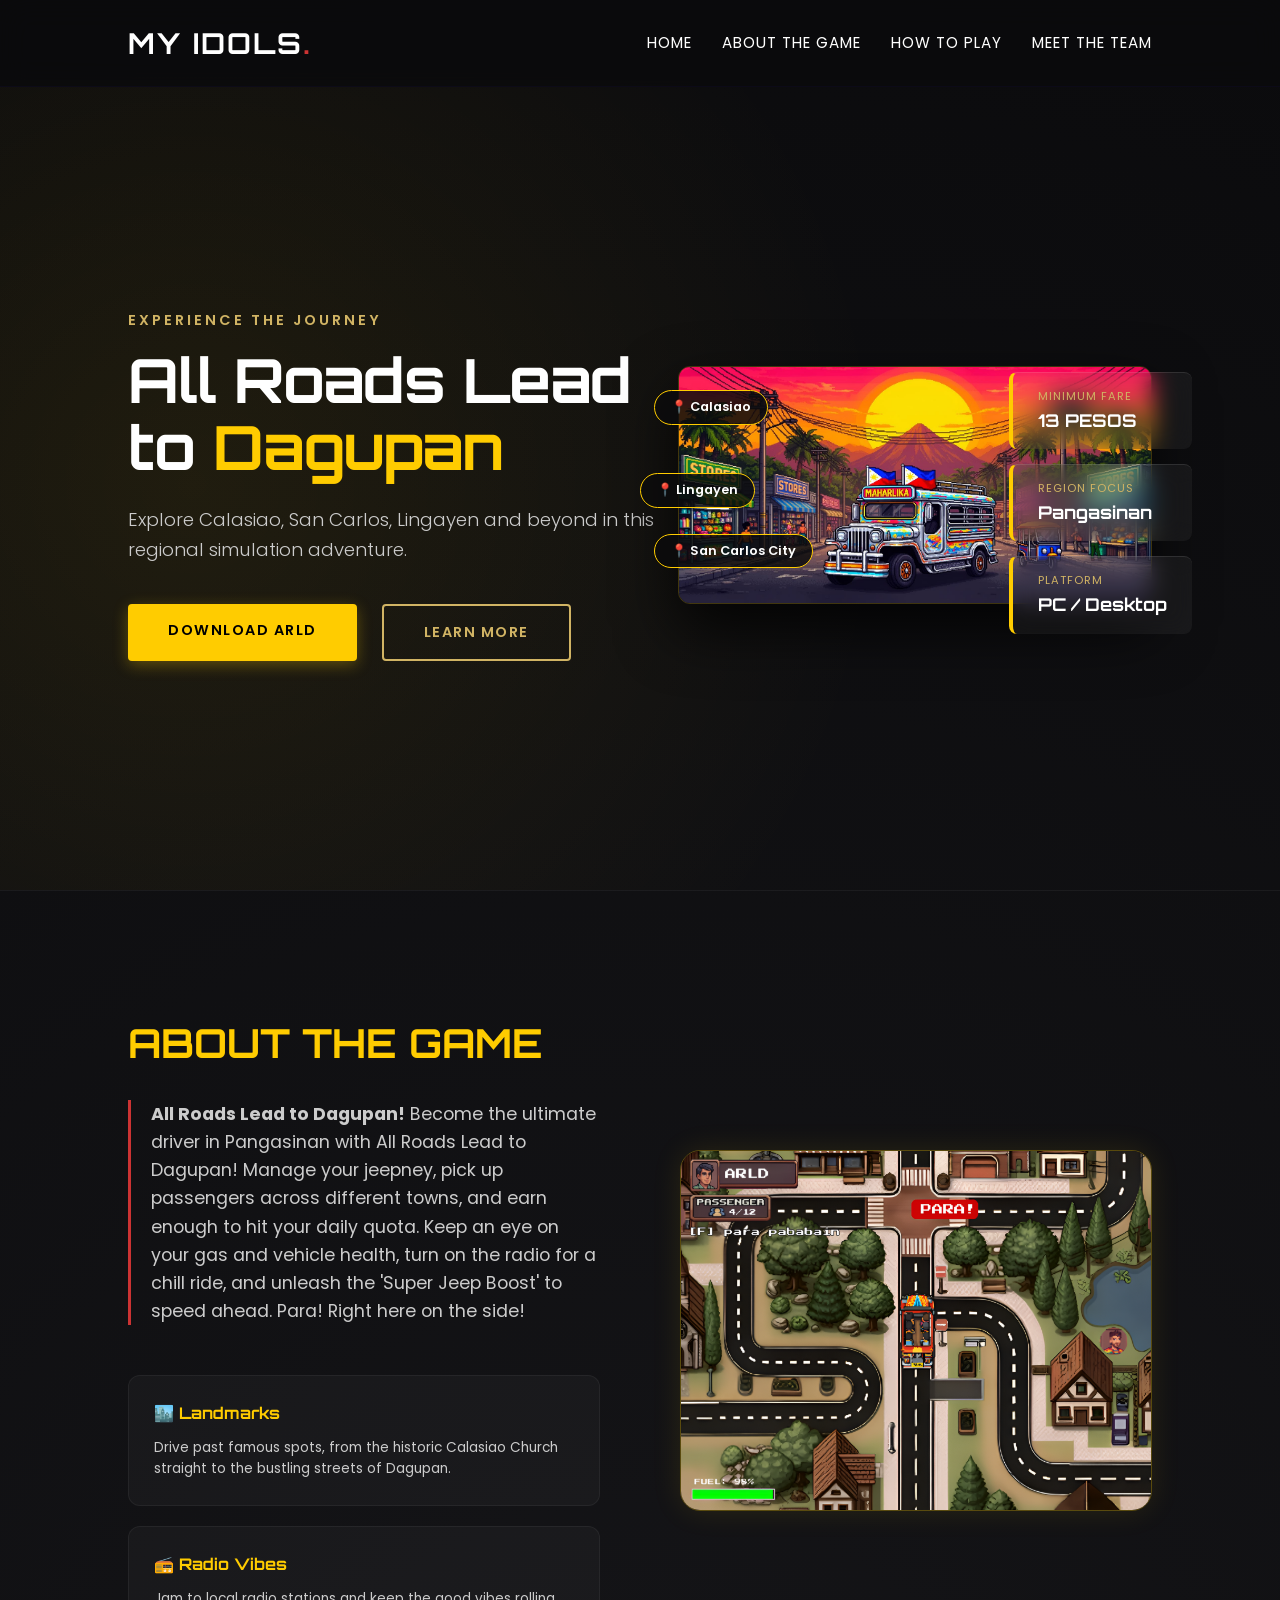
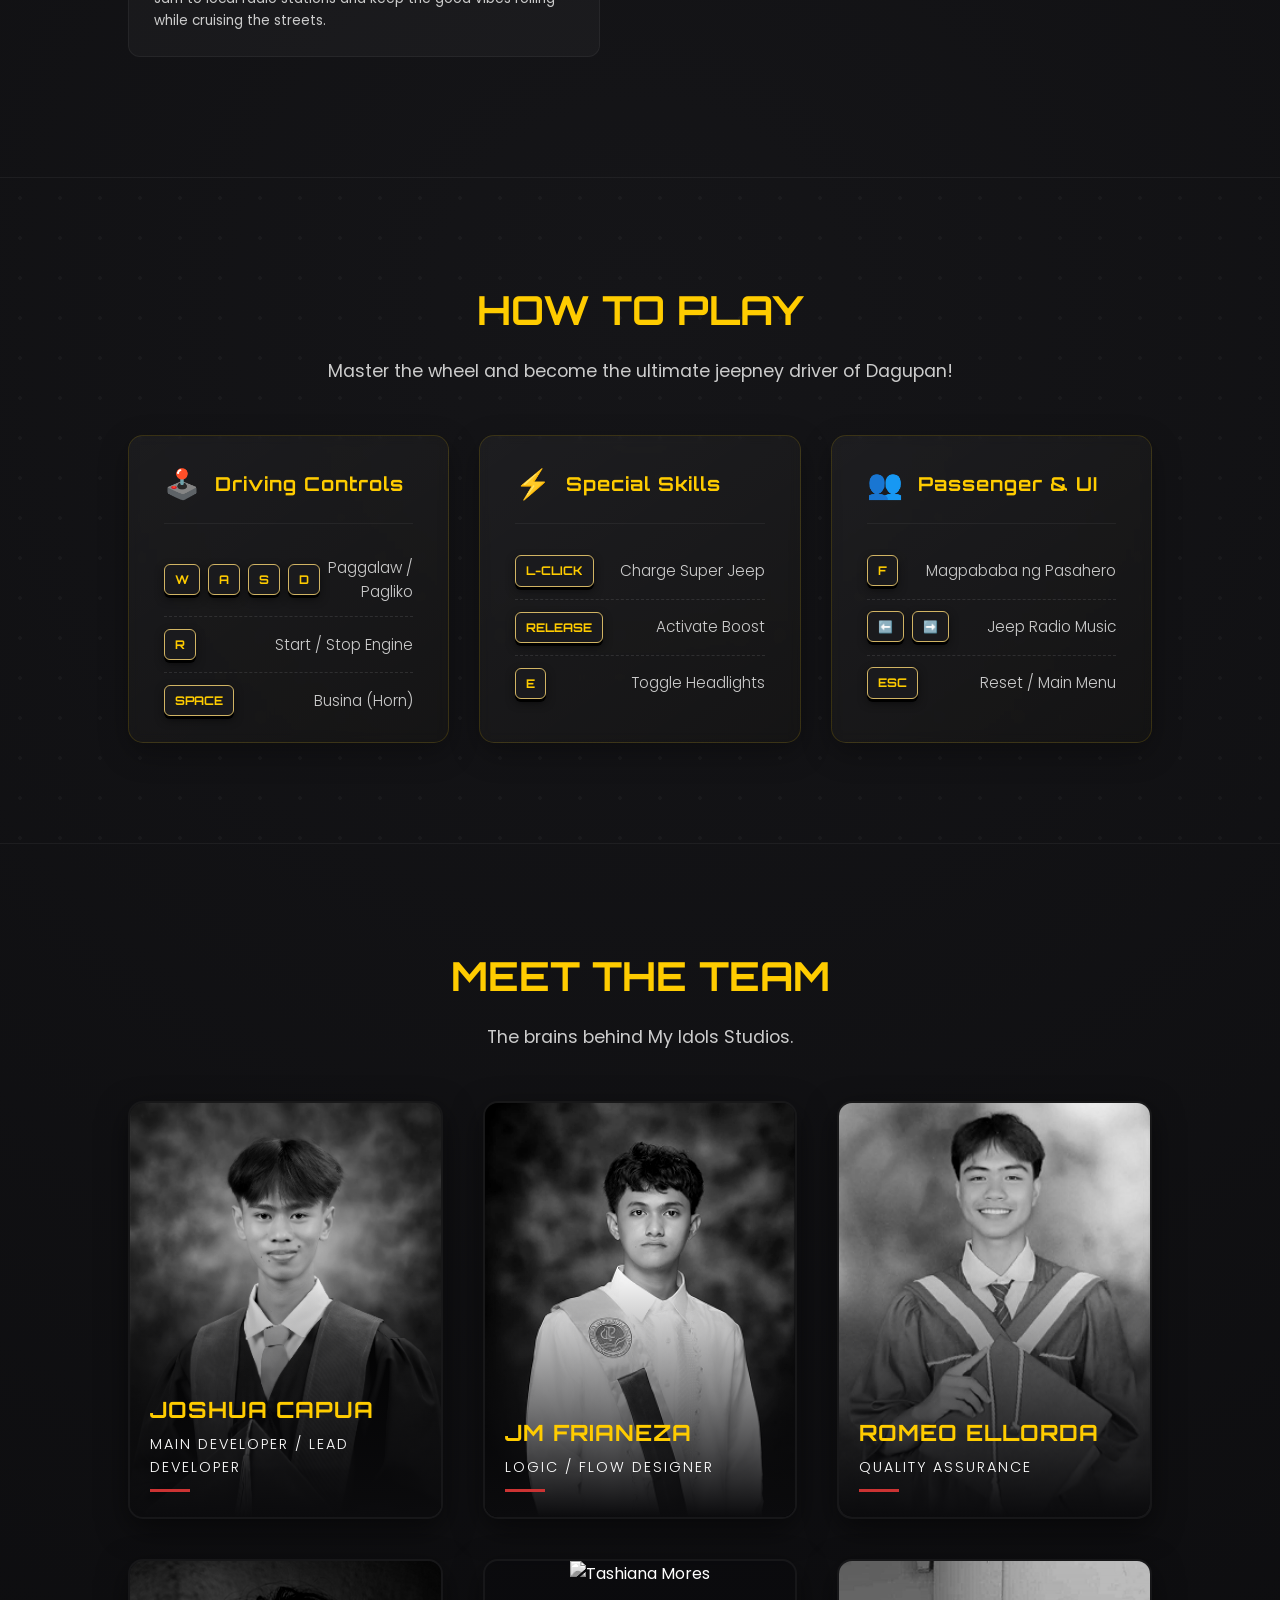
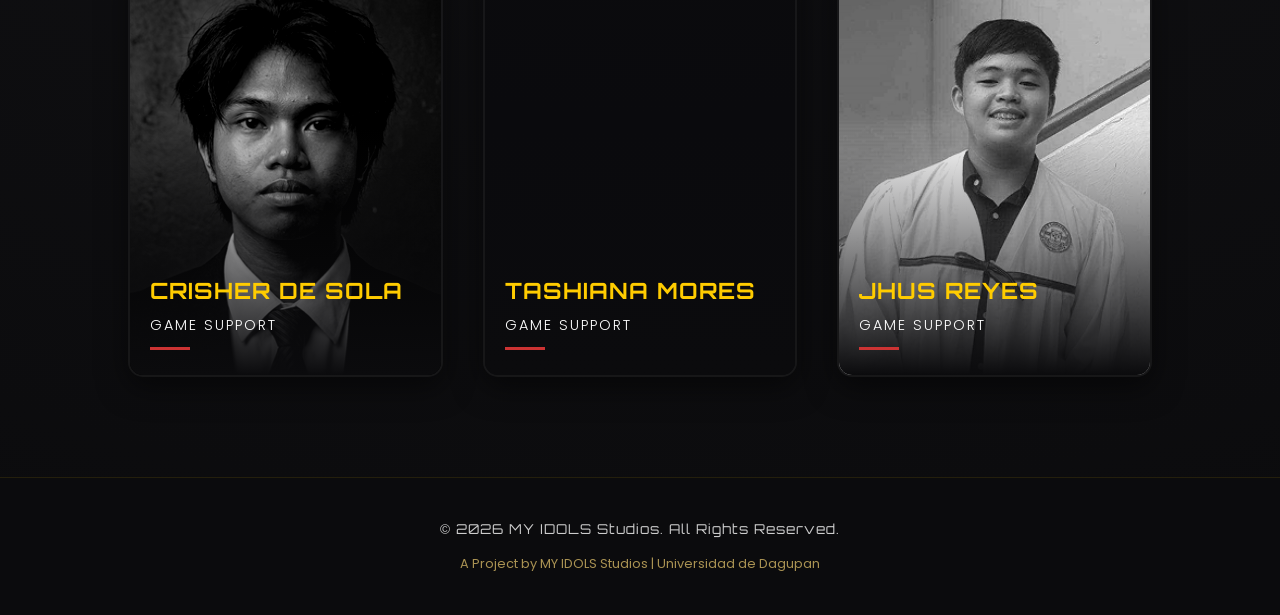
==== commit 456e9b6b: "link portfolio" ====
--- a/index.html
+++ b/index.html
@@ -148,7 +148,9 @@
 
                 <div class="team-card">
                     <div class="team-img-box">
+                        <a href="Individual-Portfolio-main/jmhtml.html" target="_blank">
                         <img src="image/Jm.png" alt="JM Frianeza">
+                        </a>
                     </div>
                     <div class="team-info">
                         <h3>JM Frianeza</h3>
@@ -158,7 +160,9 @@
 
                 <div class="team-card">
                     <div class="team-img-box">
+                        <a href="romeo/Romeo.html" target="_blank">
                         <img src="image/romeo.png" alt="Romeo Ellorda">
+                        </a>
                     </div>
                     <div class="team-info">
                         <h3>Romeo Ellorda</h3>
@@ -168,7 +172,9 @@
 
                 <div class="team-card">
                     <div class="team-img-box">
+                        <a href="crisher/crisher.html" target="_blank">
                         <img src="image/crisher.png" alt="Crisher De Sola">
+                        </a>
                     </div>
                     <div class="team-info">
                         <h3>Crisher De Sola</h3>
@@ -188,7 +194,9 @@
 
                 <div class="team-card">
                     <div class="team-img-box">
+                        <a href="jhus/Jhustine.html" target="_blank">
                         <img src="image/jhus.png" alt="Jhus Reyes">
+                        </a>
                     </div>
                     <div class="team-info">
                         <h3>Jhus Reyes</h3>
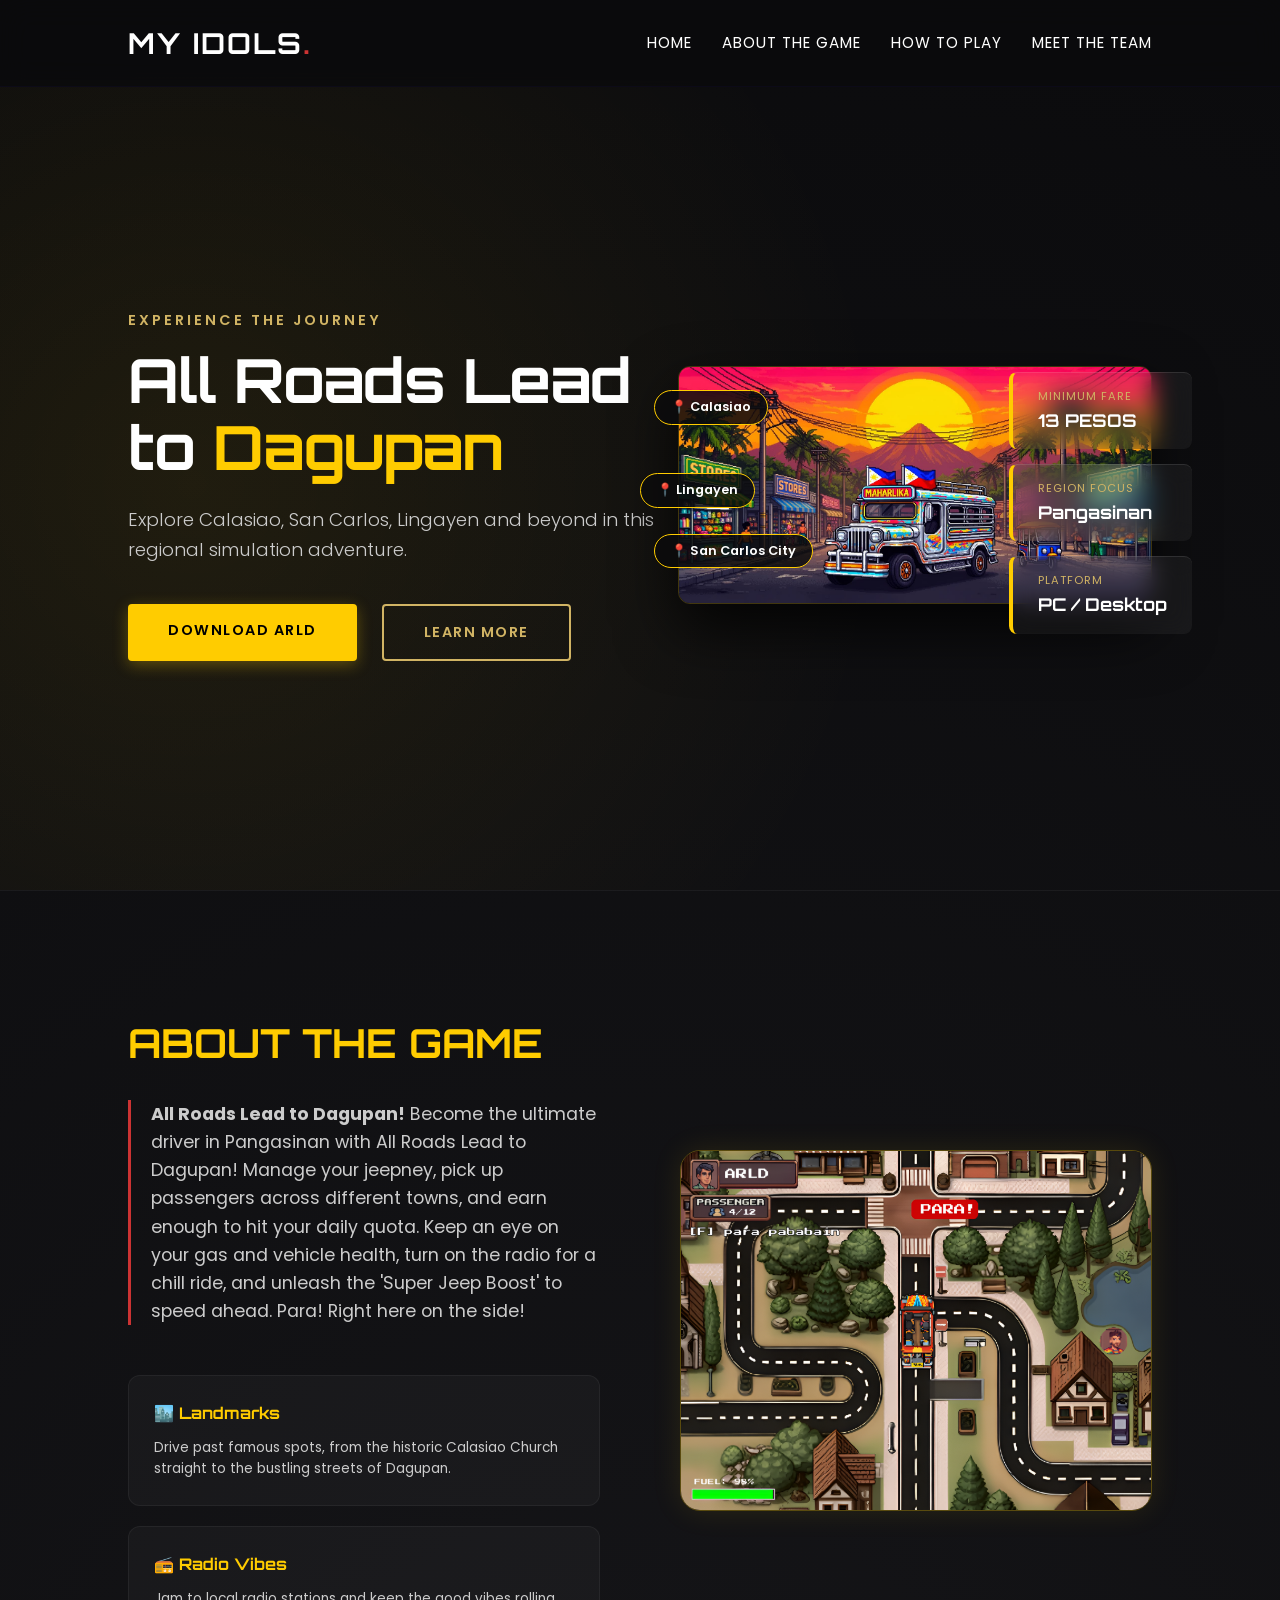
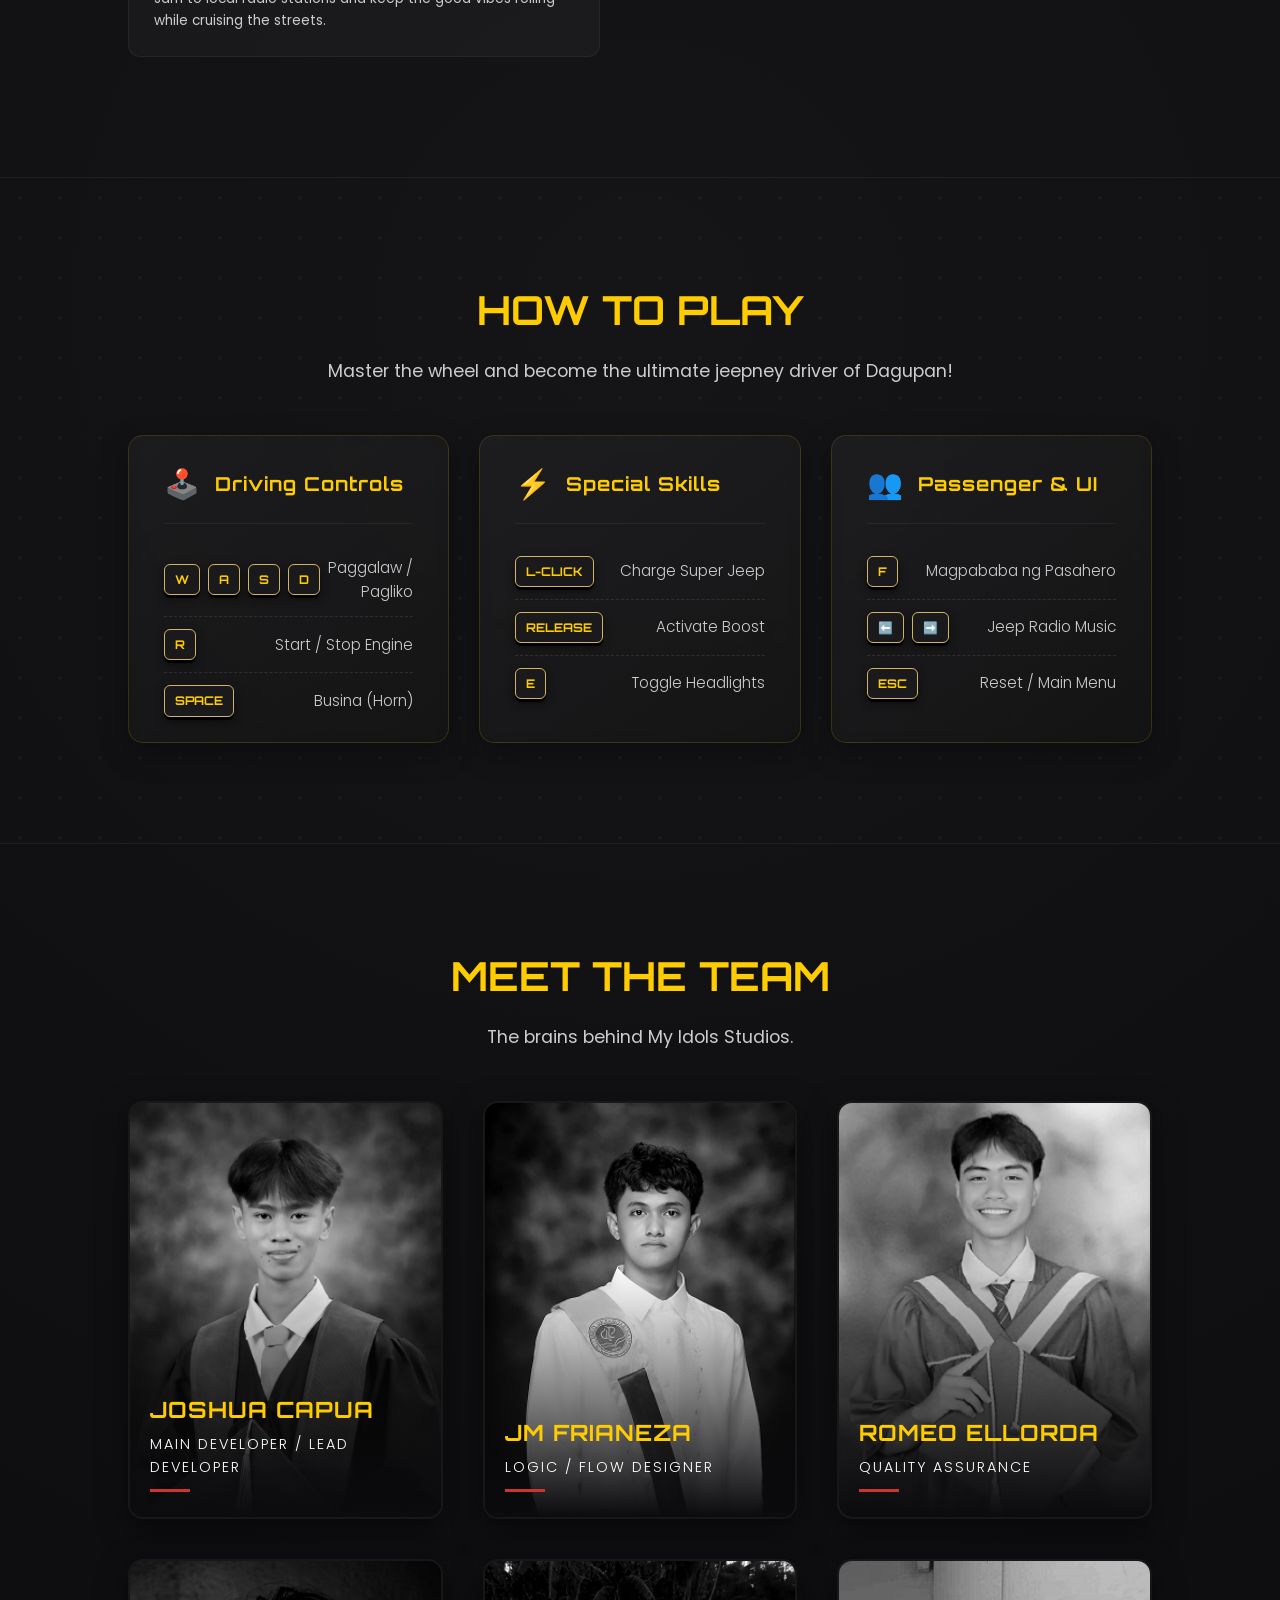
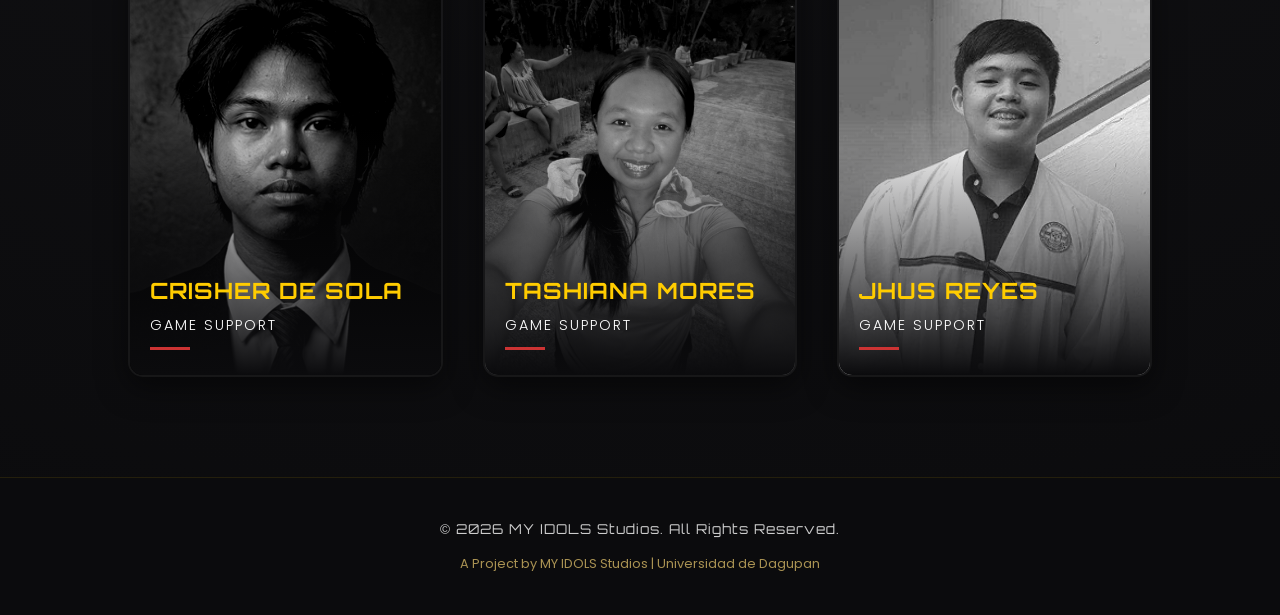
==== commit c0eabb4f: "done" ====
--- a/index.html
+++ b/index.html
@@ -184,7 +184,9 @@
 
                 <div class="team-card">
                     <div class="team-img-box">
-                        <img src="image/team-logo.png" alt="Tashiana Mores">
+                        <a href="tasha/index.html" target="_blanks">
+                        <img src="tasha/jogging.jpg" alt="Tashiana Mores">
+                        </a>
                     </div>
                     <div class="team-info">
                         <h3>Tashiana Mores</h3>
@@ -194,7 +196,7 @@
 
                 <div class="team-card">
                     <div class="team-img-box">
-                        <a href="jhus/Jhustine.html" target="_blank">
+                        <a href="jhus/jhus.html" target="_blank">
                         <img src="image/jhus.png" alt="Jhus Reyes">
                         </a>
                     </div>
